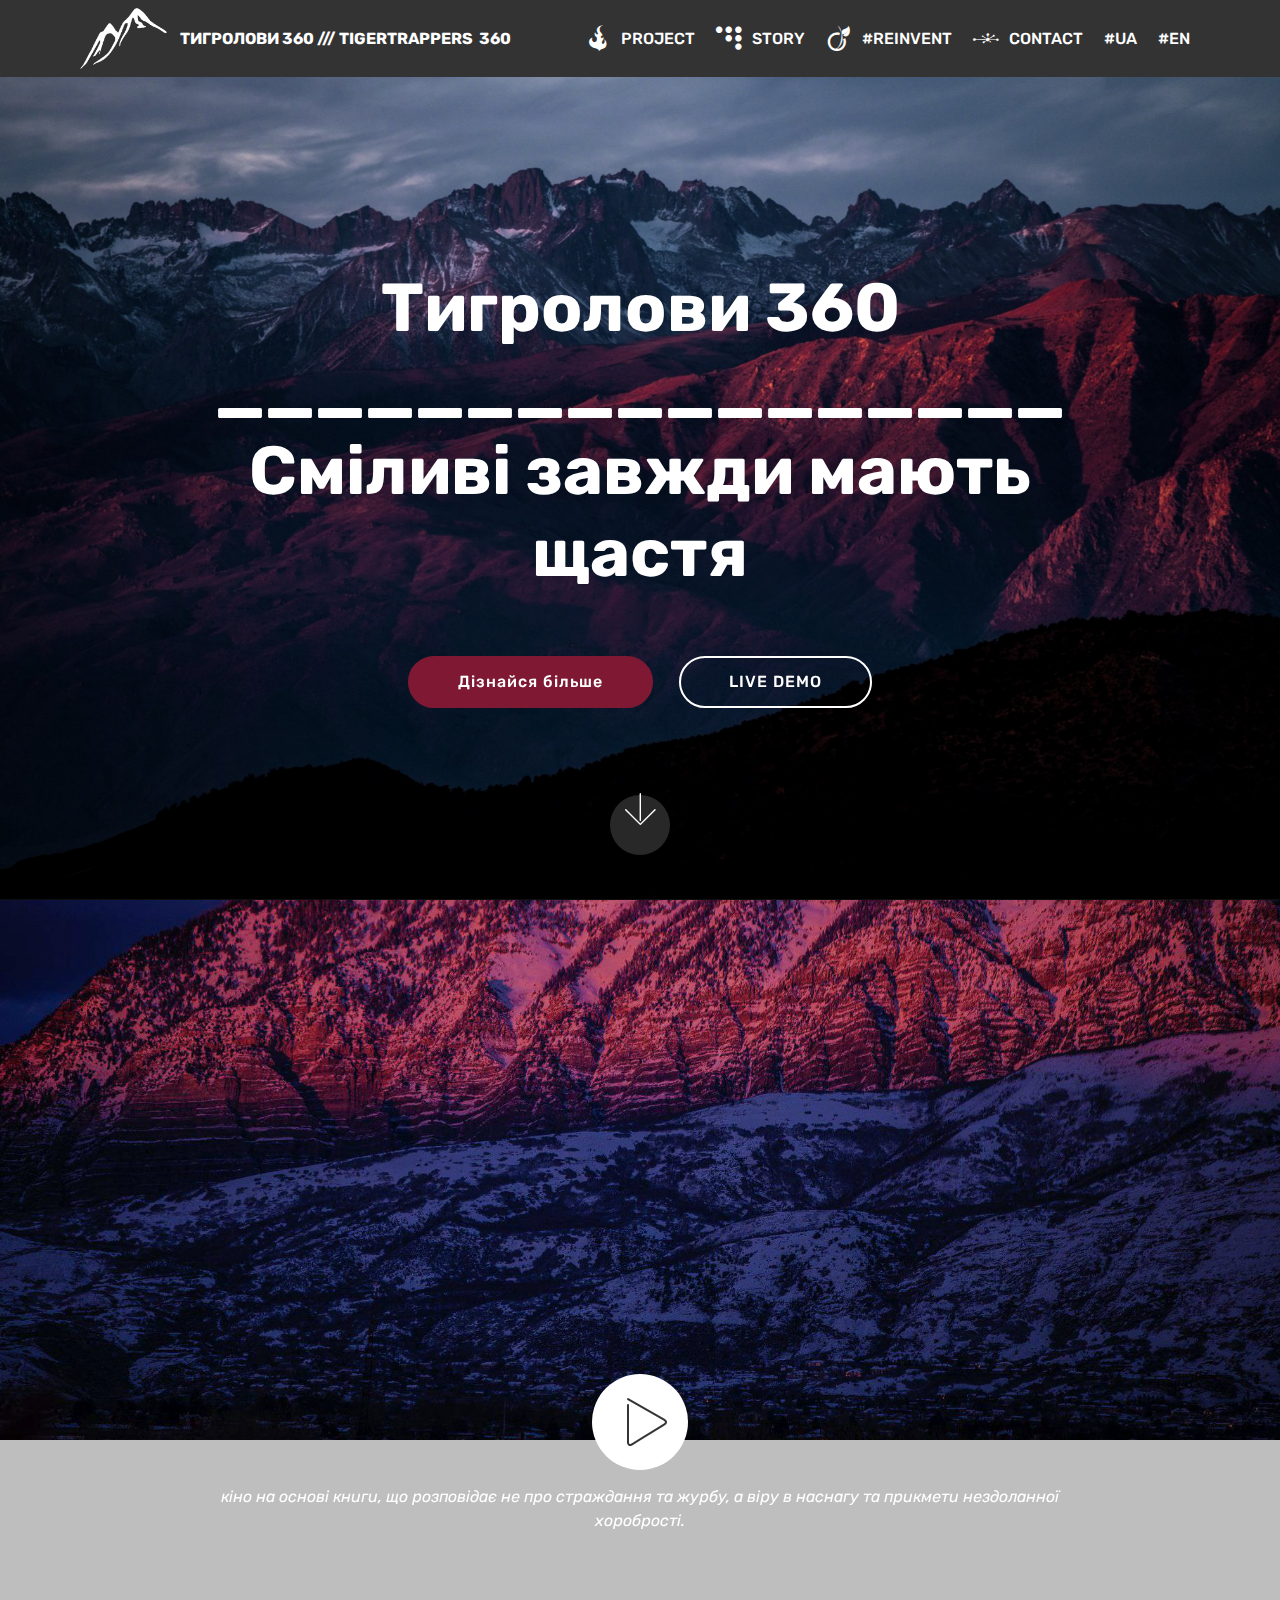
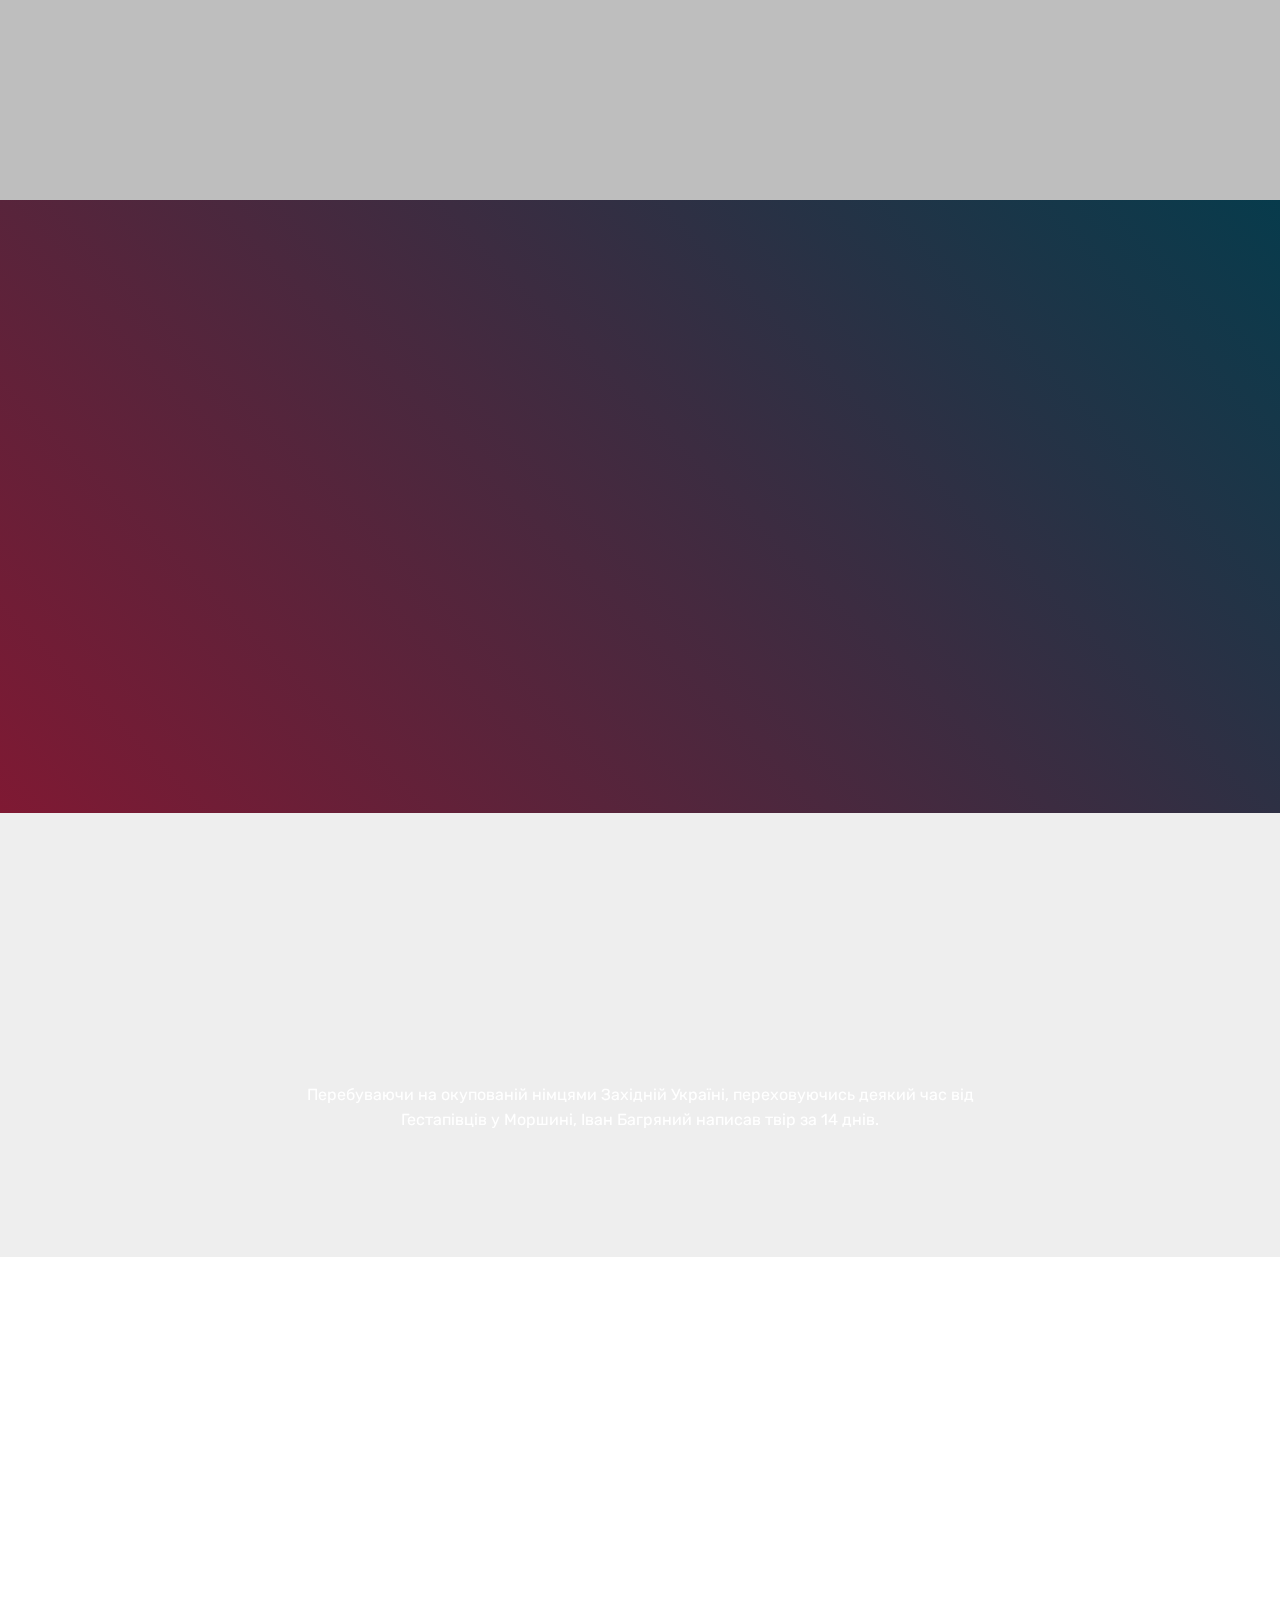
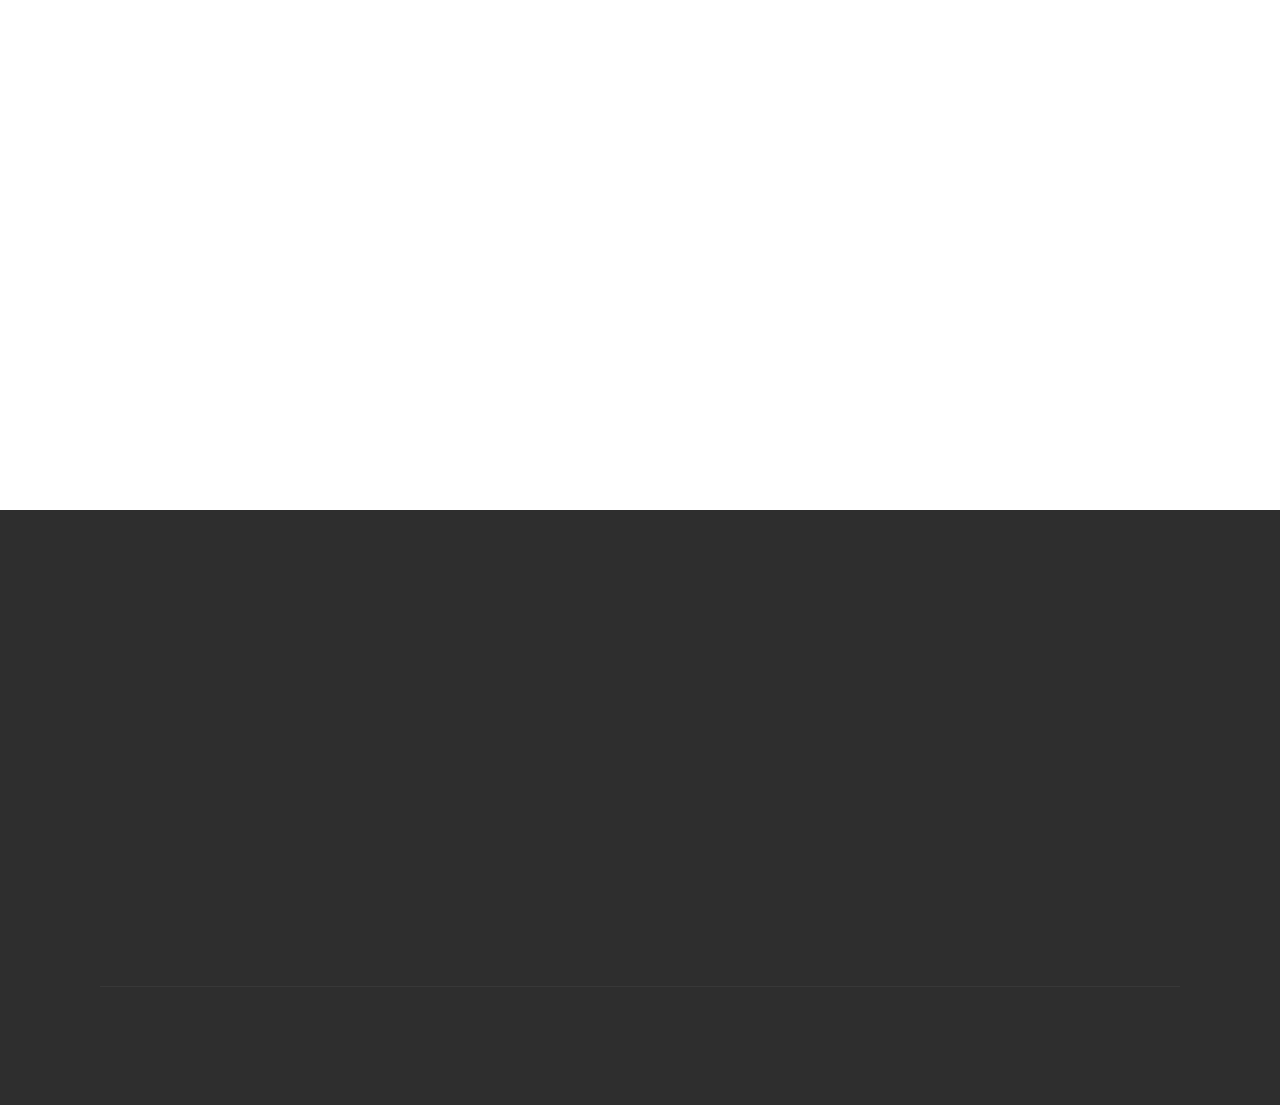
==== index.html @ 63143def "test" ====
<!DOCTYPE html>
<html >
<head>
  <!-- Site made with Mobirise Website Builder v4.5.4, https://mobirise.com -->
  <meta charset="UTF-8">
  <meta http-equiv="X-UA-Compatible" content="IE=edge">
  <meta name="generator" content="Mobirise v4.5.4, mobirise.com">
  <meta name="viewport" content="width=device-width, initial-scale=1, minimum-scale=1">
  <link rel="shortcut icon" href="assets/images/white-mountain-hi-600x420.png" type="image/x-icon">
  <meta name="description" content="Тигроловий, Багряний">
  <title>Тигролови  360</title>
  <link rel="stylesheet" href="assets/web/assets/mobirise-icons/mobirise-icons.css">
  <link rel="stylesheet" href="assets/tether/tether.min.css">
  <link rel="stylesheet" href="assets/bootstrap/css/bootstrap.min.css">
  <link rel="stylesheet" href="assets/bootstrap/css/bootstrap-grid.min.css">
  <link rel="stylesheet" href="assets/bootstrap/css/bootstrap-reboot.min.css">
  <link rel="stylesheet" href="assets/dropdown/css/style.css">
  <link rel="stylesheet" href="assets/socicon/css/styles.css">
  <link rel="stylesheet" href="assets/animatecss/animate.min.css">
  <link rel="stylesheet" href="assets/theme/css/style.css">
  <link rel="stylesheet" href="assets/mobirise/css/mbr-additional.css" type="text/css">
  
  
  
</head>
<body>
<section class="menu cid-qFf2YwfWME" once="menu" id="menu1-11">

    

    <nav class="navbar navbar-expand beta-menu navbar-dropdown align-items-center navbar-fixed-top navbar-toggleable-sm">
        <button class="navbar-toggler navbar-toggler-right" type="button" data-toggle="collapse" data-target="#navbarSupportedContent" aria-controls="navbarSupportedContent" aria-expanded="false" aria-label="Toggle navigation">
            <div class="hamburger">
                <span></span>
                <span></span>
                <span></span>
                <span></span>
            </div>
        </button>
        <div class="menu-logo">
            <div class="navbar-brand">
                <span class="navbar-logo">
                    
                         <img src="assets/images/white-mountain-hi-600x420.png" alt="Mobirise" title="" style="height: 3.8rem;">
                    
                </span>
                <span class="navbar-caption-wrap"><a class="navbar-caption text-white display-4" href="http://tigrolovy.github.io/index.html">ТИГРОЛОВИ 360 /// TIGERTRAPPERS &nbsp;360</a></span>
            </div>
        </div>
        <div class="collapse navbar-collapse" id="navbarSupportedContent">
            <ul class="navbar-nav nav-dropdown nav-right" data-app-modern-menu="true"><li class="nav-item">
                    <a class="nav-link link text-white display-4" href="index.html#header2-12"><span class="socicon socicon-curse mbr-iconfont mbr-iconfont-btn"></span>
                        PROJECT</a>
                </li>
                <li class="nav-item">
                    <a class="nav-link link text-white display-4" href="index.html#header8-13"><span class="socicon socicon-coderwall mbr-iconfont mbr-iconfont-btn"></span>
                        
                        STORY</a>
                </li><li class="nav-item"><a class="nav-link link text-white display-4" href="index.html#header7-14"><span class="socicon socicon-viadeo mbr-iconfont mbr-iconfont-btn"></span>
                        #REINVENT</a></li><li class="nav-item"><a class="nav-link link text-white display-4" href="index.html#footer2-17"><span class="socicon socicon-tripit mbr-iconfont mbr-iconfont-btn"></span>CONTACT</a></li><li class="nav-item dropdown"><a class="nav-link link text-white display-4" href="https://tigrolovy.github.io/" aria-expanded="true">
                        #UA</a></li><li class="nav-item"><a class="nav-link link text-white display-4" href="https://tigrolovy.github.io/en.html" aria-expanded="true">
                        #EN</a></li></ul>
            
        </div>
    </nav>
</section>

<section class="engine"><a href="https://mobirise.co/q">bootstrap slideshow</a></section><section class="cid-qFf2YwPogp mbr-fullscreen mbr-parallax-background" id="header2-12">

    

    

    <div class="container align-center">
        <div class="row justify-content-md-center">
            <div class="mbr-white col-md-10">
                <h1 class="mbr-section-title mbr-bold pb-3 mbr-fonts-style display-1"><div><br></div><div>Тигролови 360<br>_________________</div><div>Сміливі завжди мають щастя</div></h1>
                
                <p class="mbr-text pb-3 mbr-fonts-style display-5"></p>
                <div class="mbr-section-btn"><a class="btn btn-md btn-secondary display-4" href="index.html#header8-13">Дізнайся більше</a>
                    <a class="btn btn-md btn-white-outline display-4" href="https://tigrolovy.github.io/interactive/index.html">LIVE DEMO</a></div>
            </div>
        </div>
    </div>
    <div class="mbr-arrow hidden-sm-down" aria-hidden="true">
        <a href="#next">
            <i class="mbri-down mbr-iconfont"></i>
        </a>
    </div>
</section>

<section class="header8 cid-qFf2YxlfZQ mbr-fullscreen mbr-parallax-background" id="header8-13">

    

    <div class="mbr-overlay" style="opacity: 0.2; background-color: rgb(0, 0, 0);">
    </div>

    <div class="container align-center">
        <div class="row justify-content-md-center">
            <div class="mbr-white col-md-10">
                <h1 class="mbr-section-title align-center py-2 mbr-bold mbr-fonts-style display-1">
                        Історія, що стала реальністю</h1>
                <p class="mbr-text align-center py-2 mbr-fonts-style display-5">
                        «Тигролови» — український художній фільм режисера Ростислава Синька, відзнятий у 1994 році на кіностудії «Укртелефільм».
                </p>
                <div class="mbr-media show-modal align-center py-2" data-modal=".modalWindow">
                         <span class="mbri-play mbr-iconfont"></span>
                </div>
                <div class="icon-description align-center font-italic pb-3 mbr-fonts-style display-7">кіно на основі книги, що розповідає не про страждання та журбу, а віру в наснагу та прикмети нездоланної хоробрості.</div>
                <div class="mbr-section-btn text-center"><a class="btn btn-md btn-secondary display-4" href="index.html#header8-n">ДИВИТИСЬ класичні ТИГРОЛОВИ<br>(необхідно зупинити звуки фону)<br></a></div>
            </div>
        </div>
    </div>
    <div>
        <div class="modalWindow" style="display: none;">
            <div class="modalWindow-container">
                <div class="modalWindow-video-container">
                    <div class="modalWindow-video">
                        <iframe width="100%" height="100%" frameborder="0" allowfullscreen="1" data-src="https://youtu.be/kQ_fGYnWRp8"></iframe>
                    </div>
                    <a class="close" role="button" data-dismiss="modal">
                        <span aria-hidden="true" class="mbri-close mbr-iconfont closeModal"></span>
                        <span class="sr-only">Close</span>
                    </a>
                </div>
            </div>
        </div>
    </div>
</section>

<section class="header7 cid-qFf2Yy0ewR" id="header7-14">

    

    

    <div class="container">
        <div class="media-container-row">

            <div class="media-content align-right">
                <h1 class="mbr-section-title mbr-white pb-3 mbr-fonts-style display-1"><strong>
                    Тигролови 360</strong></h1>
                <div class="mbr-section-text mbr-white pb-3">
                    <p class="mbr-text mbr-fonts-style display-5">Проект, над яким працює група культурних діячів, артистів та експертів заради створення інтерактивної ревіталізації твору Івана Багряного "Тигролови".<br>Інтерактивне кіно, 360 та сторітеллінг майбутнього.</p>
                </div>
                <div class="mbr-section-btn"><a class="btn btn-md btn-primary display-4" href="https://www.facebook.com/tigertrappers360/" target="_blank">Лайк в Facebook</a>
                        <a class="btn btn-md btn-white-outline display-4" href="https://www.facebook.com/tigertrappers360/messages">Пиши команді</a></div>
            </div>

            <div class="mbr-figure" style="width: 100%;"><iframe class="mbr-embedded-video" src="https://www.youtube.com/embed/luG5BjCRB-Y?rel=0&amp;amp;showinfo=0&amp;autoplay=1&amp;loop=1&amp;playlist=luG5BjCRB-Y" width="1280" height="720" frameborder="0" allowfullscreen></iframe></div>

        </div>
    </div>
</section>

<section class="tabs1 cid-qFf2YystfV mbr-parallax-background" id="tabs1-15">

    

    
    <div class="container">
        <h2 class="mbr-white align-center pb-5 mbr-fonts-style mbr-bold display-2">Ревіталізація твору Івана Багряного</h2>
        <div class="media-container-row">
            <div class="col-12 col-md-8">
                <ul class="nav nav-tabs" role="tablist">
                    <li class="nav-item"><a class="nav-link mbr-fonts-style active display-7" role="tab" data-toggle="tab" href="#tabs1-r_tab0" aria-expanded="true">Окупація</a></li>
                    <li class="nav-item"><a class="nav-link mbr-fonts-style active display-7" role="tab" data-toggle="tab" href="#tabs1-r_tab1" aria-expanded="true">
                            Країна</a></li>
                    <li class="nav-item"><a class="nav-link mbr-fonts-style active display-7" role="tab" data-toggle="tab" href="#tabs1-r_tab2" aria-expanded="true">Життя</a></li>
                    
                    
                    
                </ul>
                <div class="tab-content">
                    <div id="tab1" class="tab-pane in active" role="tabpanel">
                        <div class="row">
                            <div class="col-md-12">
                                <p class="mbr-text py-5 mbr-fonts-style display-7">
                                    Перебуваючи на окупованій німцями Західній Україні, переховуючись деякий час від Гестапівців у Моршині, Іван Багряний написав твір за 14 днів.
                                </p>
                            </div>
                        </div>
                    </div>
                    <div id="tab2" class="tab-pane" role="tabpanel">
                        <div class="row">
                            <div class="col-md-12">
                                <p class="mbr-text py-5 mbr-fonts-style display-7"><strong>Мені не треба було нічого вигадувати. Життя товпилося в моїй душі і виривалося, як Ніагара.<br> Країну, про яку я писав, я любив, як свою другу батьківщину, хоч і потрапив у неї невільником... " - казав автор</strong><br></p>
                            </div>
                        </div>
                    </div>
                    <div id="tab3" class="tab-pane" role="tabpanel">
                        <div class="row">
                            <div class="col-md-12">
                                <p class="mbr-text py-5 mbr-fonts-style display-7"><strong>"Я не просто писав, я - жив!<br>І упивався тим життям, повтореним з такою страшною силою, що перевищує силу реальності на багато разів."</strong></p>
                            </div>
                        </div>
                    </div>
                    
                    
                    
                </div>
            </div>
        </div>
    </div>
</section>

<section class="cid-qFf2Yz3u78" id="image2-16">

    

    <figure class="mbr-figure">
        <div class="image-block" style="width: 100%;">
            <img src="assets/images/jumbotron2.jpg" alt="Mobirise" title="">
            <figcaption class="mbr-figure-caption mbr-figure-caption-over">
                <div class="container pb-5 mbr-white align-center mbr-fonts-style display-1"><strong>Знаєш, де справжні Тигролови?</strong></div>
            </figcaption>
        </div>
    </figure>
</section>

<section class="cid-qFf2Yzm8OU" id="footer2-17">

    

    

    <div class="container">
        <div class="media-container-row content mbr-white">
            <div class="col-12 col-md-3 mbr-fonts-style display-7">
                <p class="mbr-text">
                    <strong>Адреса</strong>&nbsp;:<br>
                    <br>Харків<br><br><br>
                    <br><strong>Координатори</strong><br>Gwara Media<br><strong><a href="https://www.facebook.com/prokopenkoserhii" target="_blank">Serhii Prokopenko &nbsp;</a></strong><a href="https://www.facebook.com/prokopenkoserhii" target="_blank"> &nbsp; &nbsp; </a>&nbsp; &nbsp; &nbsp; &nbsp;<br>Product Design/Кураторство<br><br><strong>Coming soon...(welcome)<br></strong>Production Associate<br><br><br></p>
            </div>
            <div class="col-12 col-md-3 mbr-fonts-style display-7">
                <p class="mbr-text"><strong>Перевидання</strong>&nbsp;:<br>
                    <br>Тигролови <a href="https://osnovypublishing.com/tygrolovy/" target="_blank">"Основи"</a><br>Тигролови <a href="http://masterclassbook.com/catalog/451/5002/" target="_blank">"Час Майстрів"</a><br>Тигролови <a href="https://uk.wikipedia.org/wiki/%D0%A2%D0%B8%D0%B3%D1%80%D0%BE%D0%BB%D0%BE%D0%B2%D0%B8" target="_blank">"Вікіпедія"</a><br><br><br>Video Juice Production<br><strong><a href="https://www.facebook.com/mariia.us" target="_blank">Maria Us</a></strong><br>Producer/Кураторство<br><br><strong>Coming soon...(welcome)<br></strong>Communications/Кураторство</p>
            </div>
            <div class="col-12 col-md-6">
                <div class="google-map"><iframe frameborder="0" style="border:0" src="https://www.google.com/maps/embed/v1/place?key=AIzaSyA0Dx_boXQiwvdz8sJHoYeZNVTdoWONYkU&amp;q=place_id:ChIJ32vM2yChJ0ERyRuN0oe6KFU" allowfullscreen=""></iframe></div>
            </div>
        </div>
        <div class="footer-lower">
            <div class="media-container-row">
                <div class="col-sm-12">
                    <hr>
                </div>
            </div>
            <div class="media-container-row mbr-white">
                <div class="col-sm-6 copyright">
                    <p class="mbr-text mbr-fonts-style display-7">
                        © Сміливі завжди мають щастя
                    </p>
                </div>
                <div class="col-md-6">
                    <div class="social-list align-right">
                        <div class="soc-item">
                            <a href="https://www.facebook.com/tigertrappers360/" target="_blank">
                                <span class="mbr-iconfont mbr-iconfont-social socicon-facebook socicon"></span>
                            </a>
                        </div>
                        
                        
                        
                        
                        
                    </div>
                </div>
            </div>
        </div>
    </div>
</section>


  <script src="assets/web/assets/jquery/jquery.min.js"></script>
  <script src="assets/popper/popper.min.js"></script>
  <script src="assets/tether/tether.min.js"></script>
  <script src="assets/bootstrap/js/bootstrap.min.js"></script>
  <script src="assets/smoothscroll/smooth-scroll.js"></script>
  <script src="assets/dropdown/js/script.min.js"></script>
  <script src="assets/viewportchecker/jquery.viewportchecker.js"></script>
  <script src="assets/parallax/jarallax.min.js"></script>
  <script src="assets/playervimeo/vimeo_player.js"></script>
  <script src="assets/mbr-tabs/mbr-tabs.js"></script>
  <script src="assets/touchswipe/jquery.touch-swipe.min.js"></script>
  <script src="assets/theme/js/script.js"></script>
  
  
 <div id="scrollToTop" class="scrollToTop mbr-arrow-up"><a style="text-align: center;"><i></i></a></div>
    <input name="animation" type="hidden">
  </body>
</html>
---- assets/web/assets/mobirise-icons/mobirise-icons.css ----
@font-face {
  font-family: 'MobiriseIcons';
  src:  url('mobirise-icons.eot?spat4u');
  src:  url('mobirise-icons.eot?spat4u#iefix') format('embedded-opentype'),
    url('mobirise-icons.ttf?spat4u') format('truetype'),
    url('mobirise-icons.woff?spat4u') format('woff'),
    url('mobirise-icons.svg?spat4u#MobiriseIcons') format('svg');
  font-weight: normal;
  font-style: normal;
}

[class^="mbri-"], [class*=" mbri-"] {
  /* use !important to prevent issues with browser extensions that change fonts */
  font-family: MobiriseIcons !important;
  speak: none;
  font-style: normal;
  font-weight: normal;
  font-variant: normal;
  text-transform: none;
  line-height: 1;

  /* Better Font Rendering =========== */
  -webkit-font-smoothing: antialiased;
  -moz-osx-font-smoothing: grayscale;
}

.mbri-add-submenu:before {
  content: "\e900";
}
.mbri-alert:before {
  content: "\e901";
}
.mbri-align-center:before {
  content: "\e902";
}
.mbri-align-justify:before {
  content: "\e903";
}
.mbri-align-left:before {
  content: "\e904";
}
.mbri-align-right:before {
  content: "\e905";
}
.mbri-android:before {
  content: "\e906";
}
.mbri-apple:before {
  content: "\e907";
}
.mbri-arrow-down:before {
  content: "\e908";
}
.mbri-arrow-next:before {
  content: "\e909";
}
.mbri-arrow-prev:before {
  content: "\e90a";
}
.mbri-arrow-up:before {
  content: "\e90b";
}
.mbri-bold:before {
  content: "\e90c";
}
.mbri-bookmark:before {
  content: "\e90d";
}
.mbri-bootstrap:before {
  content: "\e90e";
}
.mbri-briefcase:before {
  content: "\e90f";
}
.mbri-browse:before {
  content: "\e910";
}
.mbri-bulleted-list:before {
  content: "\e911";
}
.mbri-calendar:before {
  content: "\e912";
}
.mbri-camera:before {
  content: "\e913";
}
.mbri-cart-add:before {
  content: "\e914";
}
.mbri-cart-full:before {
  content: "\e915";
}
.mbri-cash:before {
  content: "\e916";
}
.mbri-change-style:before {
  content: "\e917";
}
.mbri-chat:before {
  content: "\e918";
}
.mbri-clock:before {
  content: "\e919";
}
.mbri-close:before {
  content: "\e91a";
}
.mbri-cloud:before {
  content: "\e91b";
}
.mbri-code:before {
  content: "\e91c";
}
.mbri-contact-form:before {
  content: "\e91d";
}
.mbri-credit-card:before {
  content: "\e91e";
}
.mbri-cursor-click:before {
  content: "\e91f";
}
.mbri-cust-feedback:before {
  content: "\e920";
}
.mbri-database:before {
  content: "\e921";
}
.mbri-delivery:before {
  content: "\e922";
}
.mbri-desktop:before {
  content: "\e923";
}
.mbri-devices:before {
  content: "\e924";
}
.mbri-down:before {
  content: "\e925";
}
.mbri-download:before {
  content: "\e989";
}
.mbri-drag-n-drop:before {
  content: "\e927";
}
.mbri-drag-n-drop2:before {
  content: "\e928";
}
.mbri-edit:before {
  content: "\e929";
}
.mbri-edit2:before {
  content: "\e92a";
}
.mbri-error:before {
  content: "\e92b";
}
.mbri-extension:before {
  content: "\e92c";
}
.mbri-features:before {
  content: "\e92d";
}
.mbri-file:before {
  content: "\e92e";
}
.mbri-flag:before {
  content: "\e92f";
}
.mbri-folder:before {
  content: "\e930";
}
.mbri-gift:before {
  content: "\e931";
}
.mbri-github:before {
  content: "\e932";
}
.mbri-globe:before {
  content: "\e933";
}
.mbri-globe-2:before {
  content: "\e934";
}
.mbri-growing-chart:before {
  content: "\e935";
}
.mbri-hearth:before {
  content: "\e936";
}
.mbri-help:before {
  content: "\e937";
}
.mbri-home:before {
  content: "\e938";
}
.mbri-hot-cup:before {
  content: "\e939";
}
.mbri-idea:before {
  content: "\e93a";
}
.mbri-image-gallery:before {
  content: "\e93b";
}
.mbri-image-slider:before {
  content: "\e93c";
}
.mbri-info:before {
  content: "\e93d";
}
.mbri-italic:before {
  content: "\e93e";
}
.mbri-key:before {
  content: "\e93f";
}
.mbri-laptop:before {
  content: "\e940";
}
.mbri-layers:before {
  content: "\e941";
}
.mbri-left-right:before {
  content: "\e942";
}
.mbri-left:before {
  content: "\e943";
}
.mbri-letter:before {
  content: "\e944";
}
.mbri-like:before {
  content: "\e945";
}
.mbri-link:before {
  content: "\e946";
}
.mbri-lock:before {
  content: "\e947";
}
.mbri-login:before {
  content: "\e948";
}
.mbri-logout:before {
  content: "\e949";
}
.mbri-magic-stick:before {
  content: "\e94a";
}
.mbri-map-pin:before {
  content: "\e94b";
}
.mbri-menu:before {
  content: "\e94c";
}
.mbri-mobile:before {
  content: "\e94d";
}
.mbri-mobile2:before {
  content: "\e94e";
}
.mbri-mobirise:before {
  content: "\e94f";
}
.mbri-more-horizontal:before {
  content: "\e950";
}
.mbri-more-vertical:before {
  content: "\e951";
}
.mbri-music:before {
  content: "\e952";
}
.mbri-new-file:before {
  content: "\e953";
}
.mbri-numbered-list:before {
  content: "\e954";
}
.mbri-opened-folder:before {
  content: "\e955";
}
.mbri-pages:before {
  content: "\e956";
}
.mbri-paper-plane:before {
  content: "\e957";
}
.mbri-paperclip:before {
  content: "\e958";
}
.mbri-photo:before {
  content: "\e959";
}
.mbri-photos:before {
  content: "\e95a";
}
.mbri-pin:before {
  content: "\e95b";
}
.mbri-play:before {
  content: "\e95c";
}
.mbri-plus:before {
  content: "\e95d";
}
.mbri-preview:before {
  content: "\e95e";
}
.mbri-print:before {
  content: "\e95f";
}
.mbri-protect:before {
  content: "\e960";
}
.mbri-question:before {
  content: "\e961";
}
.mbri-quote-left:before {
  content: "\e962";
}
.mbri-quote-right:before {
  content: "\e963";
}
.mbri-refresh:before {
  content: "\e964";
}
.mbri-responsive:before {
  content: "\e965";
}
.mbri-right:before {
  content: "\e966";
}
.mbri-rocket:before {
  content: "\e967";
}
.mbri-sad-face:before {
  content: "\e968";
}
.mbri-sale:before {
  content: "\e969";
}
.mbri-save:before {
  content: "\e96a";
}
.mbri-search:before {
  content: "\e96b";
}
.mbri-setting:before {
  content: "\e96c";
}
.mbri-setting2:before {
  content: "\e96d";
}
.mbri-setting3:before {
  content: "\e96e";
}
.mbri-share:before {
  content: "\e96f";
}
.mbri-shopping-bag:before {
  content: "\e970";
}
.mbri-shopping-basket:before {
  content: "\e971";
}
.mbri-shopping-cart:before {
  content: "\e972";
}
.mbri-sites:before {
  content: "\e973";
}
.mbri-smile-face:before {
  content: "\e974";
}
.mbri-speed:before {
  content: "\e975";
}
.mbri-star:before {
  content: "\e976";
}
.mbri-success:before {
  content: "\e977";
}
.mbri-sun:before {
  content: "\e978";
}
.mbri-sun2:before {
  content: "\e979";
}
.mbri-tablet:before {
  content: "\e97a";
}
.mbri-tablet-vertical:before {
  content: "\e97b";
}
.mbri-target:before {
  content: "\e97c";
}
.mbri-timer:before {
  content: "\e97d";
}
.mbri-to-ftp:before {
  content: "\e97e";
}
.mbri-to-local-drive:before {
  content: "\e97f";
}
.mbri-touch-swipe:before {
  content: "\e980";
}
.mbri-touch:before {
  content: "\e981";
}
.mbri-trash:before {
  content: "\e982";
}
.mbri-underline:before {
  content: "\e983";
}
.mbri-unlink:before {
  content: "\e984";
}
.mbri-unlock:before {
  content: "\e985";
}
.mbri-up-down:before {
  content: "\e986";
}
.mbri-up:before {
  content: "\e987";
}
.mbri-update:before {
  content: "\e988";
}
.mbri-upload:before {
 content: "\e926"; 
}
.mbri-user:before {
  content: "\e98a";
}
.mbri-user2:before {
  content: "\e98b";
}
.mbri-users:before {
  content: "\e98c";
}
.mbri-video:before {
  content: "\e98d";
}
.mbri-video-play:before {
  content: "\e98e";
}
.mbri-watch:before {
  content: "\e98f";
}
.mbri-website-theme:before {
  content: "\e990";
}
.mbri-wifi:before {
  content: "\e991";
}
.mbri-windows:before {
  content: "\e992";
}
.mbri-zoom-out:before {
  content: "\e993";
}
.mbri-redo:before {
  content: "\e994";
}
.mbri-undo:before {
  content: "\e995";
}
---- assets/dropdown/css/style.css ----
.navbar-dropdown {
  left: 0;
  padding: 0;
  position: absolute;
  right: 0;
  top: 0;
  transition: all 0.45s ease;
  z-index: 1030;
  background: #282828; }
  .navbar-dropdown .navbar-logo {
    margin-right: 0.8rem;
    transition: margin 0.3s ease-in-out;
    vertical-align: middle; }
    .navbar-dropdown .navbar-logo img {
      height: 3.125rem;
      transition: all 0.3s ease-in-out; }
    .navbar-dropdown .navbar-logo.mbr-iconfont {
      font-size: 3.125rem;
      line-height: 3.125rem; }
  .navbar-dropdown .navbar-caption {
    font-weight: 700;
    white-space: normal;
    vertical-align: -4px;
    line-height: 3.125rem !important; }
    .navbar-dropdown .navbar-caption, .navbar-dropdown .navbar-caption:hover {
      color: inherit;
      text-decoration: none; }
  .navbar-dropdown .mbr-iconfont + .navbar-caption {
    vertical-align: -1px; }
  .navbar-dropdown.navbar-fixed-top {
    position: fixed; }
  .navbar-dropdown .navbar-brand span {
    vertical-align: -4px; }
  .navbar-dropdown.bg-color.transparent {
    background: none; }
  .navbar-dropdown.navbar-short .navbar-brand {
    padding: 0.625rem 0; }
    .navbar-dropdown.navbar-short .navbar-brand span {
      vertical-align: -1px; }
  .navbar-dropdown.navbar-short .navbar-caption {
    line-height: 2.375rem !important;
    vertical-align: -2px; }
  .navbar-dropdown.navbar-short .navbar-logo {
    margin-right: 0.5rem; }
    .navbar-dropdown.navbar-short .navbar-logo img {
      height: 2.375rem; }
    .navbar-dropdown.navbar-short .navbar-logo.mbr-iconfont {
      font-size: 2.375rem;
      line-height: 2.375rem; }
  .navbar-dropdown.navbar-short .mbr-table-cell {
    height: 3.625rem; }
  .navbar-dropdown .navbar-close {
    left: 0.6875rem;
    position: fixed;
    top: 0.75rem;
    z-index: 1000; }
  .navbar-dropdown .hamburger-icon {
    content: "";
    display: inline-block;
    vertical-align: middle;
    width: 16px;
    -webkit-box-shadow: 0 -6px 0 1px #282828,0 0 0 1px #282828,0 6px 0 1px #282828;
    -moz-box-shadow: 0 -6px 0 1px #282828,0 0 0 1px #282828,0 6px 0 1px #282828;
    box-shadow: 0 -6px 0 1px #282828,0 0 0 1px #282828,0 6px 0 1px #282828; }

.dropdown-menu .dropdown-toggle[data-toggle="dropdown-submenu"]::after {
  border-bottom: 0.35em solid transparent;
  border-left: 0.35em solid;
  border-right: 0;
  border-top: 0.35em solid transparent;
  margin-left: 0.3rem; }

.dropdown-menu .dropdown-item:focus {
  outline: 0; }

.nav-dropdown {
  font-size: 0.75rem;
  font-weight: 500;
  height: auto !important; }
  .nav-dropdown .nav-btn {
    padding-left: 1rem; }
  .nav-dropdown .link {
    margin: .667em 1.667em;
    font-weight: 500;
    padding: 0;
    transition: color .2s ease-in-out; }
    .nav-dropdown .link.dropdown-toggle {
      margin-right: 2.583em; }
      .nav-dropdown .link.dropdown-toggle::after {
        margin-left: .25rem;
        border-top: 0.35em solid;
        border-right: 0.35em solid transparent;
        border-left: 0.35em solid transparent;
        border-bottom: 0; }
      .nav-dropdown .link.dropdown-toggle[aria-expanded="true"] {
        margin: 0;
        padding: 0.667em 3.263em  0.667em 1.667em; }
  .nav-dropdown .link::after,
  .nav-dropdown .dropdown-item::after {
    color: inherit; }
  .nav-dropdown .btn {
    font-size: 0.75rem;
    font-weight: 700;
    letter-spacing: 0;
    margin-bottom: 0;
    padding-left: 1.25rem;
    padding-right: 1.25rem; }
  .nav-dropdown .dropdown-menu {
    border-radius: 0;
    border: 0;
    left: 0;
    margin: 0;
    padding-bottom: 1.25rem;
    padding-top: 1.25rem;
    position: relative; }
  .nav-dropdown .dropdown-submenu {
    margin-left: 0.125rem;
    top: 0; }
  .nav-dropdown .dropdown-item {
    font-weight: 500;
    line-height: 2;
    padding: 0.3846em 4.615em 0.3846em 1.5385em;
    position: relative;
    transition: color .2s ease-in-out, background-color .2s ease-in-out; }
    .nav-dropdown .dropdown-item::after {
      margin-top: -0.3077em;
      position: absolute;
      right: 1.1538em;
      top: 50%; }
    .nav-dropdown .dropdown-item:focus, .nav-dropdown .dropdown-item:hover {
      background: none; }

@media (max-width: 767px) {
  .nav-dropdown.navbar-toggleable-sm {
    bottom: 0;
    display: none;
    left: 0;
    overflow-x: hidden;
    position: fixed;
    top: 0;
    transform: translateX(-100%);
    -ms-transform: translateX(-100%);
    -webkit-transform: translateX(-100%);
    width: 18.75rem;
    z-index: 999; } }
.nav-dropdown.navbar-toggleable-xl {
  bottom: 0;
  display: none;
  left: 0;
  overflow-x: hidden;
  position: fixed;
  top: 0;
  transform: translateX(-100%);
  -ms-transform: translateX(-100%);
  -webkit-transform: translateX(-100%);
  width: 18.75rem;
  z-index: 999; }

.nav-dropdown-sm {
  display: block !important;
  overflow-x: hidden;
  overflow: auto;
  padding-top: 3.875rem; }
  .nav-dropdown-sm::after {
    content: "";
    display: block;
    height: 3rem;
    width: 100%; }
  .nav-dropdown-sm.collapse.in ~ .navbar-close {
    display: block !important; }
  .nav-dropdown-sm.collapsing, .nav-dropdown-sm.collapse.in {
    transform: translateX(0);
    -ms-transform: translateX(0);
    -webkit-transform: translateX(0);
    transition: all 0.25s ease-out;
    -webkit-transition: all 0.25s ease-out;
    background: #282828; }
  .nav-dropdown-sm.collapsing[aria-expanded="false"] {
    transform: translateX(-100%);
    -ms-transform: translateX(-100%);
    -webkit-transform: translateX(-100%); }
  .nav-dropdown-sm .nav-item {
    display: block;
    margin-left: 0 !important;
    padding-left: 0; }
  .nav-dropdown-sm .link,
  .nav-dropdown-sm .dropdown-item {
    border-top: 1px dotted rgba(255, 255, 255, 0.1);
    font-size: 0.8125rem;
    line-height: 1.6;
    margin: 0 !important;
    padding: 0.875rem 2.4rem 0.875rem 1.5625rem !important;
    position: relative;
    white-space: normal; }
    .nav-dropdown-sm .link:focus, .nav-dropdown-sm .link:hover,
    .nav-dropdown-sm .dropdown-item:focus,
    .nav-dropdown-sm .dropdown-item:hover {
      background: rgba(0, 0, 0, 0.2) !important;
      color: #c0a375; }
  .nav-dropdown-sm .nav-btn {
    position: relative;
    padding: 1.5625rem 1.5625rem 0 1.5625rem; }
    .nav-dropdown-sm .nav-btn::before {
      border-top: 1px dotted rgba(255, 255, 255, 0.1);
      content: "";
      left: 0;
      position: absolute;
      top: 0;
      width: 100%; }
    .nav-dropdown-sm .nav-btn + .nav-btn {
      padding-top: 0.625rem; }
      .nav-dropdown-sm .nav-btn + .nav-btn::before {
        display: none; }
  .nav-dropdown-sm .btn {
    padding: 0.625rem 0; }
  .nav-dropdown-sm .dropdown-toggle[data-toggle="dropdown-submenu"]::after {
    margin-left: .25rem;
    border-top: 0.35em solid;
    border-right: 0.35em solid transparent;
    border-left: 0.35em solid transparent;
    border-bottom: 0; }
  .nav-dropdown-sm .dropdown-toggle[data-toggle="dropdown-submenu"][aria-expanded="true"]::after {
    border-top: 0;
    border-right: 0.35em solid transparent;
    border-left: 0.35em solid transparent;
    border-bottom: 0.35em solid; }
  .nav-dropdown-sm .dropdown-menu {
    margin: 0;
    padding: 0;
    position: relative;
    top: 0;
    left: 0;
    width: 100%;
    border: 0;
    float: none;
    border-radius: 0;
    background: none; }
  .nav-dropdown-sm .dropdown-submenu {
    left: 100%;
    margin-left: 0.125rem;
    margin-top: -1.25rem;
    top: 0; }

.navbar-toggleable-sm .nav-dropdown .dropdown-menu {
  position: absolute; }

.navbar-toggleable-sm .nav-dropdown .dropdown-submenu {
  left: 100%;
  margin-left: 0.125rem;
  margin-top: -1.25rem;
  top: 0; }

.navbar-toggleable-sm.opened .nav-dropdown .dropdown-menu {
  position: relative; }

.navbar-toggleable-sm.opened .nav-dropdown .dropdown-submenu {
  left: 0;
  margin-left: 00rem;
  margin-top: 0rem;
  top: 0; }

.is-builder .nav-dropdown.collapsing {
  transition: none !important; }

/*# sourceMappingURL=style.css.map */
---- assets/socicon/css/styles.css ----
@charset "UTF-8";

@font-face {
  font-family: "socicon";
  src:url("../fonts/socicon.eot");
  src:url("../fonts/socicon.eot?#iefix") format("embedded-opentype"),
    url("../fonts/socicon.woff") format("woff"),
    url("../fonts/socicon.ttf") format("truetype"),
    url("../fonts/socicon.svg#socicon") format("svg");
  font-weight: normal;
  font-style: normal;

}

[data-icon]:before {
  font-family: "socicon" !important;
  content: attr(data-icon);
  font-style: normal !important;
  font-weight: normal !important;
  font-variant: normal !important;
  text-transform: none !important;
  speak: none;
  line-height: 1;
  -webkit-font-smoothing: antialiased;
  -moz-osx-font-smoothing: grayscale;
}

[class^="socicon-"]:before,
[class*=" socicon-"]:before {
  font-family: "socicon" !important;
  font-style: normal !important;
  font-weight: normal !important;
  font-variant: normal !important;
  text-transform: none !important;
  speak: none;
  line-height: 1;
  -webkit-font-smoothing: antialiased;
  -moz-osx-font-smoothing: grayscale;
}

.socicon-modelmayhem:before {
  content: "\e000";
}
.socicon-mixcloud:before {
  content: "\e001";
}
.socicon-drupal:before {
  content: "\e002";
}
.socicon-swarm:before {
  content: "\e003";
}
.socicon-istock:before {
  content: "\e004";
}
.socicon-yammer:before {
  content: "\e005";
}
.socicon-ello:before {
  content: "\e006";
}
.socicon-stackoverflow:before {
  content: "\e007";
}
.socicon-persona:before {
  content: "\e008";
}
.socicon-triplej:before {
  content: "\e009";
}
.socicon-houzz:before {
  content: "\e00a";
}
.socicon-rss:before {
  content: "\e00b";
}
.socicon-paypal:before {
  content: "\e00c";
}
.socicon-odnoklassniki:before {
  content: "\e00d";
}
.socicon-airbnb:before {
  content: "\e00e";
}
.socicon-periscope:before {
  content: "\e00f";
}
.socicon-outlook:before {
  content: "\e010";
}
.socicon-coderwall:before {
  content: "\e011";
}
.socicon-tripadvisor:before {
  content: "\e012";
}
.socicon-appnet:before {
  content: "\e013";
}
.socicon-goodreads:before {
  content: "\e014";
}
.socicon-tripit:before {
  content: "\e015";
}
.socicon-lanyrd:before {
  content: "\e016";
}
.socicon-slideshare:before {
  content: "\e017";
}
.socicon-buffer:before {
  content: "\e018";
}
.socicon-disqus:before {
  content: "\e019";
}
.socicon-vkontakte:before {
  content: "\e01a";
}
.socicon-whatsapp:before {
  content: "\e01b";
}
.socicon-patreon:before {
  content: "\e01c";
}
.socicon-storehouse:before {
  content: "\e01d";
}
.socicon-pocket:before {
  content: "\e01e";
}
.socicon-mail:before {
  content: "\e01f";
}
.socicon-blogger:before {
  content: "\e020";
}
.socicon-technorati:before {
  content: "\e021";
}
.socicon-reddit:before {
  content: "\e022";
}
.socicon-dribbble:before {
  content: "\e023";
}
.socicon-stumbleupon:before {
  content: "\e024";
}
.socicon-digg:before {
  content: "\e025";
}
.socicon-envato:before {
  content: "\e026";
}
.socicon-behance:before {
  content: "\e027";
}
.socicon-delicious:before {
  content: "\e028";
}
.socicon-deviantart:before {
  content: "\e029";
}
.socicon-forrst:before {
  content: "\e02a";
}
.socicon-play:before {
  content: "\e02b";
}
.socicon-zerply:before {
  content: "\e02c";
}
.socicon-wikipedia:before {
  content: "\e02d";
}
.socicon-apple:before {
  content: "\e02e";
}
.socicon-flattr:before {
  content: "\e02f";
}
.socicon-github:before {
  content: "\e030";
}
.socicon-renren:before {
  content: "\e031";
}
.socicon-friendfeed:before {
  content: "\e032";
}
.socicon-newsvine:before {
  content: "\e033";
}
.socicon-identica:before {
  content: "\e034";
}
.socicon-bebo:before {
  content: "\e035";
}
.socicon-zynga:before {
  content: "\e036";
}
.socicon-steam:before {
  content: "\e037";
}
.socicon-xbox:before {
  content: "\e038";
}
.socicon-windows:before {
  content: "\e039";
}
.socicon-qq:before {
  content: "\e03a";
}
.socicon-douban:before {
  content: "\e03b";
}
.socicon-meetup:before {
  content: "\e03c";
}
.socicon-playstation:before {
  content: "\e03d";
}
.socicon-android:before {
  content: "\e03e";
}
.socicon-snapchat:before {
  content: "\e03f";
}
.socicon-twitter:before {
  content: "\e040";
}
.socicon-facebook:before {
  content: "\e041";
}
.socicon-googleplus:before {
  content: "\e042";
}
.socicon-pinterest:before {
  content: "\e043";
}
.socicon-foursquare:before {
  content: "\e044";
}
.socicon-yahoo:before {
  content: "\e045";
}
.socicon-skype:before {
  content: "\e046";
}
.socicon-yelp:before {
  content: "\e047";
}
.socicon-feedburner:before {
  content: "\e048";
}
.socicon-linkedin:before {
  content: "\e049";
}
.socicon-viadeo:before {
  content: "\e04a";
}
.socicon-xing:before {
  content: "\e04b";
}
.socicon-myspace:before {
  content: "\e04c";
}
.socicon-soundcloud:before {
  content: "\e04d";
}
.socicon-spotify:before {
  content: "\e04e";
}
.socicon-grooveshark:before {
  content: "\e04f";
}
.socicon-lastfm:before {
  content: "\e050";
}
.socicon-youtube:before {
  content: "\e051";
}
.socicon-vimeo:before {
  content: "\e052";
}
.socicon-dailymotion:before {
  content: "\e053";
}
.socicon-vine:before {
  content: "\e054";
}
.socicon-flickr:before {
  content: "\e055";
}
.socicon-500px:before {
  content: "\e056";
}
.socicon-wordpress:before {
  content: "\e058";
}
.socicon-tumblr:before {
  content: "\e059";
}
.socicon-twitch:before {
  content: "\e05a";
}
.socicon-8tracks:before {
  content: "\e05b";
}
.socicon-amazon:before {
  content: "\e05c";
}
.socicon-icq:before {
  content: "\e05d";
}
.socicon-smugmug:before {
  content: "\e05e";
}
.socicon-ravelry:before {
  content: "\e05f";
}
.socicon-weibo:before {
  content: "\e060";
}
.socicon-baidu:before {
  content: "\e061";
}
.socicon-angellist:before {
  content: "\e062";
}
.socicon-ebay:before {
  content: "\e063";
}
.socicon-imdb:before {
  content: "\e064";
}
.socicon-stayfriends:before {
  content: "\e065";
}
.socicon-residentadvisor:before {
  content: "\e066";
}
.socicon-google:before {
  content: "\e067";
}
.socicon-yandex:before {
  content: "\e068";
}
.socicon-sharethis:before {
  content: "\e069";
}
.socicon-bandcamp:before {
  content: "\e06a";
}
.socicon-itunes:before {
  content: "\e06b";
}
.socicon-deezer:before {
  content: "\e06c";
}
.socicon-telegram:before {
  content: "\e06e";
}
.socicon-openid:before {
  content: "\e06f";
}
.socicon-amplement:before {
  content: "\e070";
}
.socicon-viber:before {
  content: "\e071";
}
.socicon-zomato:before {
  content: "\e072";
}
.socicon-draugiem:before {
  content: "\e074";
}
.socicon-endomodo:before {
  content: "\e075";
}
.socicon-filmweb:before {
  content: "\e076";
}
.socicon-stackexchange:before {
  content: "\e077";
}
.socicon-wykop:before {
  content: "\e078";
}
.socicon-teamspeak:before {
  content: "\e079";
}
.socicon-teamviewer:before {
  content: "\e07a";
}
.socicon-ventrilo:before {
  content: "\e07b";
}
.socicon-younow:before {
  content: "\e07c";
}
.socicon-raidcall:before {
  content: "\e07d";
}
.socicon-mumble:before {
  content: "\e07e";
}
.socicon-medium:before {
  content: "\e06d";
}
.socicon-bebee:before {
  content: "\e07f";
}
.socicon-hitbox:before {
  content: "\e080";
}
.socicon-reverbnation:before {
  content: "\e081";
}
.socicon-formulr:before {
  content: "\e082";
}
.socicon-instagram:before {
  content: "\e057";
}
.socicon-battlenet:before {
  content: "\e083";
}
.socicon-chrome:before {
  content: "\e084";
}
.socicon-discord:before {
  content: "\e086";
}
.socicon-issuu:before {
  content: "\e087";
}
.socicon-macos:before {
  content: "\e088";
}
.socicon-firefox:before {
  content: "\e089";
}
.socicon-opera:before {
  content: "\e08d";
}
.socicon-keybase:before {
  content: "\e090";
}
.socicon-alliance:before {
  content: "\e091";
}
.socicon-livejournal:before {
  content: "\e092";
}
.socicon-googlephotos:before {
  content: "\e093";
}
.socicon-horde:before {
  content: "\e094";
}
.socicon-etsy:before {
  content: "\e095";
}
.socicon-zapier:before {
  content: "\e096";
}
.socicon-google-scholar:before {
  content: "\e097";
}
.socicon-researchgate:before {
  content: "\e098";
}
.socicon-wechat:before {
  content: "\e099";
}
.socicon-strava:before {
  content: "\e09a";
}
.socicon-line:before {
  content: "\e09b";
}
.socicon-lyft:before {
  content: "\e09c";
}
.socicon-uber:before {
  content: "\e09d";
}
.socicon-songkick:before {
  content: "\e09e";
}
.socicon-viewbug:before {
  content: "\e09f";
}
.socicon-googlegroups:before {
  content: "\e0a0";
}
.socicon-quora:before {
  content: "\e073";
}
.socicon-diablo:before {
  content: "\e085";
}
.socicon-blizzard:before {
  content: "\e0a1";
}
.socicon-hearthstone:before {
  content: "\e08b";
}
.socicon-heroes:before {
  content: "\e08a";
}
.socicon-overwatch:before {
  content: "\e08c";
}
.socicon-warcraft:before {
  content: "\e08e";
}
.socicon-starcraft:before {
  content: "\e08f";
}
.socicon-beam:before {
  content: "\e0a2";
}
.socicon-curse:before {
  content: "\e0a3";
}
.socicon-player:before {
  content: "\e0a4";
}
.socicon-streamjar:before {
  content: "\e0a5";
}
.socicon-nintendo:before {
  content: "\e0a6";
}
.socicon-hellocoton:before {
  content: "\e0a7";
}
---- assets/theme/css/style.css ----
/*!
 * Mobirise v4 theme (https://mobirise.com/)
 * Copyright 2017 Mobirise
 */
section {
  background-color: #eeeeee; }

section,
.container,
.container-fluid {
  position: relative;
  word-wrap: break-word; }

a.mbr-iconfont:hover {
  text-decoration: none; }

.article .lead p, .article .lead ul, .article .lead ol, .article .lead pre, .article .lead blockquote {
  margin-bottom: 0; }

a {
  font-style: normal;
  font-weight: 400;
  cursor: pointer; }
  a, a:hover {
    text-decoration: none; }

figure {
  margin-bottom: 0; }

body {
  color: #232323; }

h1, h2, h3, h4, h5, h6,
.h1, .h2, .h3, .h4, .h5, .h6,
.display-1, .display-2, .display-3, .display-4 {
  line-height: 1;
  word-break: break-word;
  word-wrap: break-word; }

b, strong {
  font-weight: bold; }

blockquote {
  padding: 10px 0 10px 20px;
  position: relative;
  border-left: 2px solid;
  border-color: #ff3366; }

input:-webkit-autofill, input:-webkit-autofill:hover, input:-webkit-autofill:focus, input:-webkit-autofill:active {
  transition-delay: 9999s;
  transition-property: background-color, color; }

textarea[type="hidden"] {
  display: none; }

body {
  position: relative; }

section {
  background-position: 50% 50%;
  background-repeat: no-repeat;
  background-size: cover; }
  section .mbr-background-video,
  section .mbr-background-video-preview {
    position: absolute;
    bottom: 0;
    left: 0;
    right: 0;
    top: 0; }

.hidden {
  visibility: hidden; }

.mbr-z-index20 {
  z-index: 20; }

/*! Base colors */
.mbr-white {
  color: #ffffff; }

.mbr-black {
  color: #000000; }

.mbr-bg-white {
  background-color: #ffffff; }

.mbr-bg-black {
  background-color: #000000; }

/*! Text-aligns */
.align-left {
  text-align: left; }

.align-center {
  text-align: center; }

.align-right {
  text-align: right; }

@media (max-width: 767px) {
  .align-left, .align-center, .align-right, .mbr-section-btn, .mbr-section-title {
    text-align: center; } }
/*! Font-weight  */
.mbr-light {
  font-weight: 300; }

.mbr-regular {
  font-weight: 400; }

.mbr-semibold {
  font-weight: 500; }

.mbr-bold {
  font-weight: 700; }

/*! Media  */
.media-size-item {
  -webkit-flex: 1 1 auto;
  -moz-flex: 1 1 auto;
  -ms-flex: 1 1 auto;
  -o-flex: 1 1 auto;
  flex: 1 1 auto; }

.media-content {
  -webkit-flex-basis: 100%;
  flex-basis: 100%; }

.media-container-row {
  display: -ms-flexbox;
  display: -webkit-flex;
  display: flex;
  -webkit-flex-direction: row;
  -ms-flex-direction: row;
  flex-direction: row;
  -webkit-flex-wrap: wrap;
  -ms-flex-wrap: wrap;
  flex-wrap: wrap;
  -webkit-justify-content: center;
  -ms-flex-pack: center;
  justify-content: center;
  -webkit-align-content: center;
  -ms-flex-line-pack: center;
  align-content: center;
  -webkit-align-items: start;
  -ms-flex-align: start;
  align-items: start; }
  .media-container-row .media-size-item {
    width: 400px; }

.media-container-column {
  display: -ms-flexbox;
  display: -webkit-flex;
  display: flex;
  -webkit-flex-direction: column;
  -ms-flex-direction: column;
  flex-direction: column;
  -webkit-flex-wrap: wrap;
  -ms-flex-wrap: wrap;
  flex-wrap: wrap;
  -webkit-justify-content: center;
  -ms-flex-pack: center;
  justify-content: center;
  -webkit-align-content: center;
  -ms-flex-line-pack: center;
  align-content: center;
  -webkit-align-items: stretch;
  -ms-flex-align: stretch;
  align-items: stretch; }
  .media-container-column > * {
    width: 100%; }

@media (min-width: 992px) {
  .media-container-row {
    -webkit-flex-wrap: nowrap;
    -ms-flex-wrap: nowrap;
    flex-wrap: nowrap; } }
figure {
  overflow: hidden; }

figure[mbr-media-size] {
  transition: width 0.1s; }

.mbr-figure img, .mbr-figure iframe {
  display: block;
  width: 100%; }

.card {
  background-color: transparent;
  border: none; }

.card-img {
  text-align: center;
  flex-shrink: 0; }

.media {
  max-width: 100%;
  margin: 0 auto; }

.mbr-figure {
  -ms-flex-item-align: center;
  -ms-grid-row-align: center;
  -webkit-align-self: center;
  align-self: center; }

.media-container > div {
  max-width: 100%; }

.mbr-figure img, .card-img img {
  width: 100%; }

@media (max-width: 991px) {
  .media-size-item {
    width: auto !important; }

  .media {
    width: auto; }

  .mbr-figure {
    width: 100% !important; } }
/*! Buttons */
.mbr-section-btn {
  margin-left: -.25rem;
  margin-right: -.25rem;
  font-size: 0; }

nav .mbr-section-btn {
  margin-left: 0rem;
  margin-right: 0rem; }

/*! Btn icon margin */
.btn .mbr-iconfont, .btn.btn-sm .mbr-iconfont {
  cursor: pointer;
  margin-right: 0.5rem; }

.btn.btn-md .mbr-iconfont, .btn.btn-md .mbr-iconfont {
  margin-right: 0.8rem; }

.mbr-regular {
  font-weight: 400; }

.mbr-semibold {
  font-weight: 500; }

.mbr-bold {
  font-weight: 700; }

[type="submit"] {
  -webkit-appearance: none; }

/*! Full-screen */
.mbr-fullscreen .mbr-overlay {
  min-height: 100vh; }

.mbr-fullscreen {
  display: flex;
  display: -webkit-flex;
  display: -moz-flex;
  display: -ms-flex;
  display: -o-flex;
  align-items: center;
  -webkit-align-items: center;
  min-height: 100vh;
  padding-top: 3rem;
  padding-bottom: 3rem; }

/*! Map */
.map {
  height: 25rem;
  position: relative; }
  .map iframe {
    width: 100%;
    height: 100%; }

/* Form */
.form-asterisk {
  font-family: initial;
  position: absolute;
  top: -2px;
  font-weight: normal; }

/*! Scroll to top arrow */
.mbr-arrow-up {
  bottom: 25px;
  right: 90px;
  position: fixed;
  text-align: right;
  z-index: 5000;
  color: #ffffff;
  font-size: 32px;
  transform: rotate(180deg);
  -webkit-transform: rotate(180deg); }

.mbr-arrow-up a {
  background: rgba(0, 0, 0, 0.2);
  border-radius: 3px;
  color: #fff;
  display: inline-block;
  height: 60px;
  width: 60px;
  outline-style: none !important;
  position: relative;
  text-decoration: none;
  transition: all .3s ease-in-out;
  cursor: pointer;
  text-align: center; }
  .mbr-arrow-up a:hover {
    background-color: rgba(0, 0, 0, 0.4); }
  .mbr-arrow-up a i {
    line-height: 60px; }

.mbr-arrow-up-icon {
  display: block;
  color: #fff; }

.mbr-arrow-up-icon::before {
  content: "\203a";
  display: inline-block;
  font-family: serif;
  font-size: 32px;
  line-height: 1;
  font-style: normal;
  position: relative;
  top: 6px;
  left: -4px;
  -webkit-transform: rotate(-90deg);
  transform: rotate(-90deg); }

/*! Arrow Down */
.mbr-arrow {
  position: absolute;
  bottom: 45px;
  left: 50%;
  width: 60px;
  height: 60px;
  cursor: pointer;
  background-color: rgba(80, 80, 80, 0.5);
  border-radius: 50%;
  -webkit-transform: translateX(-50%);
  transform: translateX(-50%); }
  .mbr-arrow > a {
    display: inline-block;
    text-decoration: none;
    outline-style: none;
    -webkit-animation: arrowdown 1.7s ease-in-out infinite;
    animation: arrowdown 1.7s ease-in-out infinite; }
    .mbr-arrow > a > i {
      position: absolute;
      top: -2px;
      left: 15px;
      font-size: 2rem; }

@keyframes arrowdown {
  0% {
    transform: translateY(0px);
    -webkit-transform: translateY(0px); }
  50% {
    transform: translateY(-5px);
    -webkit-transform: translateY(-5px); }
  100% {
    transform: translateY(0px);
    -webkit-transform: translateY(0px); } }
@-webkit-keyframes arrowdown {
  0% {
    transform: translateY(0px);
    -webkit-transform: translateY(0px); }
  50% {
    transform: translateY(-5px);
    -webkit-transform: translateY(-5px); }
  100% {
    transform: translateY(0px);
    -webkit-transform: translateY(0px); } }
@media (max-width: 500px) {
  .mbr-arrow-up {
    left: 50%;
    right: auto;
    transform: translateX(-50%) rotate(180deg);
    -webkit-transform: translateX(-50%) rotate(180deg); } }
/*Gradients animation*/
@keyframes gradient-animation {
  from {
    background-position: 0% 100%;
    animation-timing-function: ease-in-out; }
  to {
    background-position: 100% 0%;
    animation-timing-function: ease-in-out; } }
@-webkit-keyframes gradient-animation {
  from {
    background-position: 0% 100%;
    animation-timing-function: ease-in-out; }
  to {
    background-position: 100% 0%;
    animation-timing-function: ease-in-out; } }
.bg-gradient {
  background-size: 200% 200%;
  animation: gradient-animation 5s infinite alternate;
  -webkit-animation: gradient-animation 5s infinite alternate; }

.menu .navbar-brand {
  display: -webkit-flex; }
  .menu .navbar-brand span {
    display: flex;
    display: -webkit-flex; }
  .menu .navbar-brand .navbar-caption-wrap {
    display: -webkit-flex; }
  .menu .navbar-brand .navbar-logo img {
    display: -webkit-flex; }
@media (min-width: 768px) and (max-width: 991px) {
  .menu .navbar-toggleable-sm .navbar-nav {
    display: -webkit-box;
    display: -webkit-flex;
    display: -ms-flexbox; } }
@media (min-width: 992px) {
  .menu .navbar-nav.nav-dropdown {
    display: -webkit-flex; }
  .menu .navbar-toggleable-sm .navbar-collapse {
    display: -webkit-flex !important; } }

/*# sourceMappingURL=style.css.map */
.engine {
	position: absolute;
	text-indent: -2400px;
	text-align: center;
	padding: 0;
	top: 0;
	left: -2400px;
}
---- assets/mobirise/css/mbr-additional.css ----
@import url(https://fonts.googleapis.com/css?family=Rubik:300,300i,400,400i,500,500i,700,700i,900,900i);





body {
  font-style: normal;
  line-height: 1.5;
}
.mbr-section-title {
  font-style: normal;
  line-height: 1.2;
}
.mbr-section-subtitle {
  line-height: 1.3;
}
.mbr-text {
  font-style: normal;
  line-height: 1.6;
}
.display-1 {
  font-family: 'Rubik', sans-serif;
  font-size: 4.25rem;
}
.display-1 > .mbr-iconfont {
  font-size: 6.8rem;
}
.display-2 {
  font-family: 'Rubik', sans-serif;
  font-size: 3rem;
}
.display-2 > .mbr-iconfont {
  font-size: 4.8rem;
}
.display-4 {
  font-family: 'Rubik', sans-serif;
  font-size: 1rem;
}
.display-4 > .mbr-iconfont {
  font-size: 1.6rem;
}
.display-5 {
  font-family: 'Rubik', sans-serif;
  font-size: 1.5rem;
}
.display-5 > .mbr-iconfont {
  font-size: 2.4rem;
}
.display-7 {
  font-family: 'Rubik', sans-serif;
  font-size: 1rem;
}
.display-7 > .mbr-iconfont {
  font-size: 1.6rem;
}
/* ---- Fluid typography for mobile devices ---- */
/* 1.4 - font scale ratio ( bootstrap == 1.42857 ) */
/* 100vw - current viewport width */
/* (48 - 20)  48 == 48rem == 768px, 20 == 20rem == 320px(minimal supported viewport) */
/* 0.65 - min scale variable, may vary */
@media (max-width: 768px) {
  .display-1 {
    font-size: 3.4rem;
    font-size: calc( 2.1374999999999997rem + (4.25 - 2.1374999999999997) * ((100vw - 20rem) / (48 - 20)));
    line-height: calc( 1.4 * (2.1374999999999997rem + (4.25 - 2.1374999999999997) * ((100vw - 20rem) / (48 - 20))));
  }
  .display-2 {
    font-size: 2.4rem;
    font-size: calc( 1.7rem + (3 - 1.7) * ((100vw - 20rem) / (48 - 20)));
    line-height: calc( 1.4 * (1.7rem + (3 - 1.7) * ((100vw - 20rem) / (48 - 20))));
  }
  .display-4 {
    font-size: 0.8rem;
    font-size: calc( 1rem + (1 - 1) * ((100vw - 20rem) / (48 - 20)));
    line-height: calc( 1.4 * (1rem + (1 - 1) * ((100vw - 20rem) / (48 - 20))));
  }
  .display-5 {
    font-size: 1.2rem;
    font-size: calc( 1.175rem + (1.5 - 1.175) * ((100vw - 20rem) / (48 - 20)));
    line-height: calc( 1.4 * (1.175rem + (1.5 - 1.175) * ((100vw - 20rem) / (48 - 20))));
  }
}
/* Buttons */
.btn {
  font-weight: 500;
  border-width: 2px;
  font-style: normal;
  letter-spacing: 1px;
  margin: .4rem .8rem;
  white-space: normal;
  -webkit-transition: all 0.3s ease-in-out;
  -moz-transition: all 0.3s ease-in-out;
  transition: all 0.3s ease-in-out;
  padding: 1rem 3rem;
  border-radius: 3px;
  display: inline-flex;
  align-items: center;
  justify-content: center;
  word-break: break-word;
}
.btn-sm {
  font-weight: 500;
  letter-spacing: 1px;
  -webkit-transition: all 0.3s ease-in-out;
  -moz-transition: all 0.3s ease-in-out;
  transition: all 0.3s ease-in-out;
  padding: 0.6rem 1.5rem;
  border-radius: 3px;
}
.btn-md {
  font-weight: 500;
  letter-spacing: 1px;
  margin: .4rem .8rem !important;
  -webkit-transition: all 0.3s ease-in-out;
  -moz-transition: all 0.3s ease-in-out;
  transition: all 0.3s ease-in-out;
  padding: 1rem 3rem;
  border-radius: 3px;
}
.btn-lg {
  font-weight: 500;
  letter-spacing: 1px;
  margin: .4rem .8rem !important;
  -webkit-transition: all 0.3s ease-in-out;
  -moz-transition: all 0.3s ease-in-out;
  transition: all 0.3s ease-in-out;
  padding: 1.2rem 3.2rem;
  border-radius: 3px;
}
.bg-primary {
  background-color: #149dcc !important;
}
.bg-success {
  background-color: #f7ed4a !important;
}
.bg-info {
  background-color: #82786e !important;
}
.bg-warning {
  background-color: #879a9f !important;
}
.bg-danger {
  background-color: #b1a374 !important;
}
.btn-primary,
.btn-primary:active {
  background-color: #149dcc;
  border-color: #149dcc;
  color: #ffffff;
}
.btn-primary:hover,
.btn-primary:focus,
.btn-primary.focus,
.btn-primary.active {
  color: #ffffff;
  background-color: #0d6786;
  border-color: #0d6786;
}
.btn-primary.disabled,
.btn-primary:disabled {
  color: #ffffff !important;
  background-color: #0d6786 !important;
  border-color: #0d6786 !important;
}
.btn-secondary,
.btn-secondary:active {
  background-color: #7f1933;
  border-color: #7f1933;
  color: #ffffff;
}
.btn-secondary:hover,
.btn-secondary:focus,
.btn-secondary.focus,
.btn-secondary.active {
  color: #ffffff;
  background-color: #3f0c19;
  border-color: #3f0c19;
}
.btn-secondary.disabled,
.btn-secondary:disabled {
  color: #ffffff !important;
  background-color: #3f0c19 !important;
  border-color: #3f0c19 !important;
}
.btn-info,
.btn-info:active {
  background-color: #82786e;
  border-color: #82786e;
  color: #ffffff;
}
.btn-info:hover,
.btn-info:focus,
.btn-info.focus,
.btn-info.active {
  color: #ffffff;
  background-color: #59524b;
  border-color: #59524b;
}
.btn-info.disabled,
.btn-info:disabled {
  color: #ffffff !important;
  background-color: #59524b !important;
  border-color: #59524b !important;
}
.btn-success,
.btn-success:active {
  background-color: #f7ed4a;
  border-color: #f7ed4a;
  color: #3f3c03;
}
.btn-success:hover,
.btn-success:focus,
.btn-success.focus,
.btn-success.active {
  color: #3f3c03;
  background-color: #eadd0a;
  border-color: #eadd0a;
}
.btn-success.disabled,
.btn-success:disabled {
  color: #3f3c03 !important;
  background-color: #eadd0a !important;
  border-color: #eadd0a !important;
}
.btn-warning,
.btn-warning:active {
  background-color: #879a9f;
  border-color: #879a9f;
  color: #ffffff;
}
.btn-warning:hover,
.btn-warning:focus,
.btn-warning.focus,
.btn-warning.active {
  color: #ffffff;
  background-color: #617479;
  border-color: #617479;
}
.btn-warning.disabled,
.btn-warning:disabled {
  color: #ffffff !important;
  background-color: #617479 !important;
  border-color: #617479 !important;
}
.btn-danger,
.btn-danger:active {
  background-color: #b1a374;
  border-color: #b1a374;
  color: #ffffff;
}
.btn-danger:hover,
.btn-danger:focus,
.btn-danger.focus,
.btn-danger.active {
  color: #ffffff;
  background-color: #8b7d4e;
  border-color: #8b7d4e;
}
.btn-danger.disabled,
.btn-danger:disabled {
  color: #ffffff !important;
  background-color: #8b7d4e !important;
  border-color: #8b7d4e !important;
}
.btn-white {
  color: #333333 !important;
}
.btn-white,
.btn-white:active {
  background-color: #ffffff;
  border-color: #ffffff;
  color: #808080;
}
.btn-white:hover,
.btn-white:focus,
.btn-white.focus,
.btn-white.active {
  color: #808080;
  background-color: #d9d9d9;
  border-color: #d9d9d9;
}
.btn-white.disabled,
.btn-white:disabled {
  color: #808080 !important;
  background-color: #d9d9d9 !important;
  border-color: #d9d9d9 !important;
}
.btn-black,
.btn-black:active {
  background-color: #333333;
  border-color: #333333;
  color: #ffffff;
}
.btn-black:hover,
.btn-black:focus,
.btn-black.focus,
.btn-black.active {
  color: #ffffff;
  background-color: #0d0d0d;
  border-color: #0d0d0d;
}
.btn-black.disabled,
.btn-black:disabled {
  color: #ffffff !important;
  background-color: #0d0d0d !important;
  border-color: #0d0d0d !important;
}
.btn-primary-outline,
.btn-primary-outline:active {
  background: none;
  border-color: #0b566f;
  color: #0b566f;
}
.btn-primary-outline:hover,
.btn-primary-outline:focus,
.btn-primary-outline.focus,
.btn-primary-outline.active {
  color: #ffffff;
  background-color: #149dcc;
  border-color: #149dcc;
}
.btn-primary-outline.disabled,
.btn-primary-outline:disabled {
  color: #ffffff !important;
  background-color: #149dcc !important;
  border-color: #149dcc !important;
}
.btn-secondary-outline,
.btn-secondary-outline:active {
  background: none;
  border-color: #2a0811;
  color: #2a0811;
}
.btn-secondary-outline:hover,
.btn-secondary-outline:focus,
.btn-secondary-outline.focus,
.btn-secondary-outline.active {
  color: #ffffff;
  background-color: #7f1933;
  border-color: #7f1933;
}
.btn-secondary-outline.disabled,
.btn-secondary-outline:disabled {
  color: #ffffff !important;
  background-color: #7f1933 !important;
  border-color: #7f1933 !important;
}
.btn-info-outline,
.btn-info-outline:active {
  background: none;
  border-color: #4b453f;
  color: #4b453f;
}
.btn-info-outline:hover,
.btn-info-outline:focus,
.btn-info-outline.focus,
.btn-info-outline.active {
  color: #ffffff;
  background-color: #82786e;
  border-color: #82786e;
}
.btn-info-outline.disabled,
.btn-info-outline:disabled {
  color: #ffffff !important;
  background-color: #82786e !important;
  border-color: #82786e !important;
}
.btn-success-outline,
.btn-success-outline:active {
  background: none;
  border-color: #d2c609;
  color: #d2c609;
}
.btn-success-outline:hover,
.btn-success-outline:focus,
.btn-success-outline.focus,
.btn-success-outline.active {
  color: #3f3c03;
  background-color: #f7ed4a;
  border-color: #f7ed4a;
}
.btn-success-outline.disabled,
.btn-success-outline:disabled {
  color: #3f3c03 !important;
  background-color: #f7ed4a !important;
  border-color: #f7ed4a !important;
}
.btn-warning-outline,
.btn-warning-outline:active {
  background: none;
  border-color: #55666b;
  color: #55666b;
}
.btn-warning-outline:hover,
.btn-warning-outline:focus,
.btn-warning-outline.focus,
.btn-warning-outline.active {
  color: #ffffff;
  background-color: #879a9f;
  border-color: #879a9f;
}
.btn-warning-outline.disabled,
.btn-warning-outline:disabled {
  color: #ffffff !important;
  background-color: #879a9f !important;
  border-color: #879a9f !important;
}
.btn-danger-outline,
.btn-danger-outline:active {
  background: none;
  border-color: #7a6e45;
  color: #7a6e45;
}
.btn-danger-outline:hover,
.btn-danger-outline:focus,
.btn-danger-outline.focus,
.btn-danger-outline.active {
  color: #ffffff;
  background-color: #b1a374;
  border-color: #b1a374;
}
.btn-danger-outline.disabled,
.btn-danger-outline:disabled {
  color: #ffffff !important;
  background-color: #b1a374 !important;
  border-color: #b1a374 !important;
}
.btn-black-outline,
.btn-black-outline:active {
  background: none;
  border-color: #000000;
  color: #000000;
}
.btn-black-outline:hover,
.btn-black-outline:focus,
.btn-black-outline.focus,
.btn-black-outline.active {
  color: #ffffff;
  background-color: #333333;
  border-color: #333333;
}
.btn-black-outline.disabled,
.btn-black-outline:disabled {
  color: #ffffff !important;
  background-color: #333333 !important;
  border-color: #333333 !important;
}
.btn-white-outline,
.btn-white-outline:active,
.btn-white-outline.active {
  background: none;
  border-color: #ffffff;
  color: #ffffff;
}
.btn-white-outline:hover,
.btn-white-outline:focus,
.btn-white-outline.focus {
  color: #333333;
  background-color: #ffffff;
  border-color: #ffffff;
}
.text-primary {
  color: #149dcc !important;
}
.text-secondary {
  color: #7f1933 !important;
}
.text-success {
  color: #f7ed4a !important;
}
.text-info {
  color: #82786e !important;
}
.text-warning {
  color: #879a9f !important;
}
.text-danger {
  color: #b1a374 !important;
}
.text-white {
  color: #ffffff !important;
}
.text-black {
  color: #000000 !important;
}
a.text-primary:hover,
a.text-primary:focus {
  color: #0b566f !important;
}
a.text-secondary:hover,
a.text-secondary:focus {
  color: #2a0811 !important;
}
a.text-success:hover,
a.text-success:focus {
  color: #d2c609 !important;
}
a.text-info:hover,
a.text-info:focus {
  color: #4b453f !important;
}
a.text-warning:hover,
a.text-warning:focus {
  color: #55666b !important;
}
a.text-danger:hover,
a.text-danger:focus {
  color: #7a6e45 !important;
}
a.text-white:hover,
a.text-white:focus {
  color: #b3b3b3 !important;
}
a.text-black:hover,
a.text-black:focus {
  color: #4d4d4d !important;
}
.alert-success {
  background-color: #70c770;
}
.alert-info {
  background-color: #82786e;
}
.alert-warning {
  background-color: #879a9f;
}
.alert-danger {
  background-color: #b1a374;
}
.mbr-section-btn a.btn:not(.btn-form) {
  border-radius: 100px;
}
.mbr-section-btn a.btn:not(.btn-form):hover {
  box-shadow: 0 10px 40px 0 rgba(0, 0, 0, 0.2);
}
.mbr-gallery-filter li a {
  border-radius: 100px !important;
}
.mbr-gallery-filter li.active .btn {
  background-color: #149dcc;
  border-color: #149dcc;
  color: #ffffff;
}
.mbr-gallery-filter li.active .btn:focus {
  box-shadow: none;
}
.nav-tabs .nav-link {
  border-radius: 100px !important;
}
.btn-form {
  border-radius: 0;
}
.btn-form:hover {
  cursor: pointer;
}
a,
a:hover {
  color: #149dcc;
}
.mbr-plan-header.bg-primary .mbr-plan-subtitle,
.mbr-plan-header.bg-primary .mbr-plan-price-desc {
  color: #b4e6f8;
}
.mbr-plan-header.bg-success .mbr-plan-subtitle,
.mbr-plan-header.bg-success .mbr-plan-price-desc {
  color: #ffffff;
}
.mbr-plan-header.bg-info .mbr-plan-subtitle,
.mbr-plan-header.bg-info .mbr-plan-price-desc {
  color: #beb8b2;
}
.mbr-plan-header.bg-warning .mbr-plan-subtitle,
.mbr-plan-header.bg-warning .mbr-plan-price-desc {
  color: #ced6d8;
}
.mbr-plan-header.bg-danger .mbr-plan-subtitle,
.mbr-plan-header.bg-danger .mbr-plan-price-desc {
  color: #dfd9c6;
}
/* Scroll to top button*/
#scrollToTop a {
  border-radius: 100px;
}
#scrollToTop a i:before {
  content: '';
  position: absolute;
  height: 40%;
  top: 25%;
  background: #fff;
  width: 2px;
  left: calc(50% - 1px);
}
#scrollToTop a i:after {
  content: '';
  position: absolute;
  display: block;
  border-top: 2px solid #fff;
  border-right: 2px solid #fff;
  width: 40%;
  height: 40%;
  left: 30%;
  bottom: 30%;
  transform: rotate(135deg);
}
/* Others*/
.note-check a[data-value=Rubik] {
  font-style: normal;
}
.mbr-arrow a {
  color: #ffffff;
}
@media (max-width: 767px) {
  .mbr-arrow {
    display: none;
  }
}
.form-control-label {
  position: relative;
  cursor: pointer;
  margin-bottom: .357em;
  padding: 0;
}
.alert {
  color: #ffffff;
  border-radius: 0;
  border: 0;
  font-size: .875rem;
  line-height: 1.5;
  margin-bottom: 1.875rem;
  padding: 1.25rem;
  position: relative;
}
.alert.alert-form::after {
  background-color: inherit;
  bottom: -7px;
  content: "";
  display: block;
  height: 14px;
  left: 50%;
  margin-left: -7px;
  position: absolute;
  transform: rotate(45deg);
  width: 14px;
}
.form-control {
  background-color: #f5f5f5;
  box-shadow: none;
  color: #565656;
  font-family: 'Rubik', sans-serif;
  font-size: 1rem;
  line-height: 1.43;
  min-height: 3.5em;
  padding: 1.07em .5em;
}
.form-control > .mbr-iconfont {
  font-size: 1.6rem;
}
.form-control,
.form-control:focus {
  border: 1px solid #e8e8e8;
}
.form-active .form-control:invalid {
  border-color: red;
}
.mbr-overlay {
  background-color: #000;
  bottom: 0;
  left: 0;
  opacity: .5;
  position: absolute;
  right: 0;
  top: 0;
  z-index: 0;
}
blockquote {
  font-style: italic;
  padding: 10px 0 10px 20px;
  font-size: 1.09rem;
  position: relative;
  border-color: #149dcc;
  border-width: 3px;
}
ul,
ol,
pre,
blockquote {
  margin-bottom: 2.3125rem;
}
pre {
  background: #f4f4f4;
  padding: 10px 24px;
  white-space: pre-wrap;
}
.inactive {
  -webkit-user-select: none;
  -moz-user-select: none;
  -ms-user-select: none;
  user-select: none;
  pointer-events: none;
  -webkit-user-drag: none;
  user-drag: none;
}
.mbr-section__comments .row {
  justify-content: center;
}
/* Forms */
.mbr-form .btn {
  margin: .4rem 0;
}
.mbr-form .input-group-btn a.btn {
  border-radius: 100px !important;
}
.mbr-form .input-group-btn a.btn:hover {
  box-shadow: 0 10px 40px 0 rgba(0, 0, 0, 0.2);
}
.mbr-form .input-group-btn button[type="submit"] {
  border-radius: 100px !important;
  padding: 1rem 3rem;
}
.mbr-form .input-group-btn button[type="submit"]:hover {
  box-shadow: 0 10px 40px 0 rgba(0, 0, 0, 0.2);
}
.form2 .form-control {
  border-top-left-radius: 100px;
  border-bottom-left-radius: 100px;
}
.form2 .input-group-btn a.btn {
  border-top-left-radius: 0 !important;
  border-bottom-left-radius: 0 !important;
}
.form2 .input-group-btn button[type="submit"] {
  border-top-left-radius: 0 !important;
  border-bottom-left-radius: 0 !important;
}
.form3 input[type="email"] {
  border-radius: 100px !important;
}
@media (max-width: 349px) {
  .form2 input[type="email"] {
    border-radius: 100px !important;
  }
  .form2 .input-group-btn a.btn {
    border-radius: 100px !important;
  }
  .form2 .input-group-btn button[type="submit"] {
    border-radius: 100px !important;
  }
}
@media (max-width: 767px) {
  .btn {
    font-size: .75rem !important;
  }
  .btn .mbr-iconfont {
    font-size: 1rem !important;
  }
}
/* Social block */
.btn-social {
  font-size: 20px;
  border-radius: 50%;
  padding: 0;
  width: 44px;
  height: 44px;
  line-height: 44px;
  text-align: center;
  position: relative;
  border: 2px solid #c0a375;
  border-color: #149dcc;
  color: #232323;
  cursor: pointer;
}
.btn-social i {
  top: 0;
  line-height: 44px;
  width: 44px;
}
.btn-social:hover {
  color: #fff;
  background: #149dcc;
}
.btn-social + .btn {
  margin-left: .1rem;
}
/* Footer */
.mbr-footer-content li::before,
.mbr-footer .mbr-contacts li::before {
  background: #149dcc;
}
.mbr-footer-content li a:hover,
.mbr-footer .mbr-contacts li a:hover {
  color: #149dcc;
}
.footer3 input[type="email"],
.footer4 input[type="email"] {
  border-radius: 100px !important;
}
.footer3 .input-group-btn a.btn,
.footer4 .input-group-btn a.btn {
  border-radius: 100px !important;
}
.footer3 .input-group-btn button[type="submit"],
.footer4 .input-group-btn button[type="submit"] {
  border-radius: 100px !important;
}
/* Headers*/
.header13 .form-inline input[type="email"],
.header14 .form-inline input[type="email"] {
  border-radius: 100px;
}
.header13 .form-inline input[type="text"],
.header14 .form-inline input[type="text"] {
  border-radius: 100px;
}
.header13 .form-inline input[type="tel"],
.header14 .form-inline input[type="tel"] {
  border-radius: 100px;
}
.header13 .form-inline a.btn,
.header14 .form-inline a.btn {
  border-radius: 100px;
}
.header13 .form-inline button,
.header14 .form-inline button {
  border-radius: 100px !important;
}
.offset-1 {
  margin-left: 8.33333%;
}
.offset-2 {
  margin-left: 16.66667%;
}
.offset-3 {
  margin-left: 25%;
}
.offset-4 {
  margin-left: 33.33333%;
}
.offset-5 {
  margin-left: 41.66667%;
}
.offset-6 {
  margin-left: 50%;
}
.offset-7 {
  margin-left: 58.33333%;
}
.offset-8 {
  margin-left: 66.66667%;
}
.offset-9 {
  margin-left: 75%;
}
.offset-10 {
  margin-left: 83.33333%;
}
.offset-11 {
  margin-left: 91.66667%;
}
@media (min-width: 576px) {
  .offset-sm-0 {
    margin-left: 0%;
  }
  .offset-sm-1 {
    margin-left: 8.33333%;
  }
  .offset-sm-2 {
    margin-left: 16.66667%;
  }
  .offset-sm-3 {
    margin-left: 25%;
  }
  .offset-sm-4 {
    margin-left: 33.33333%;
  }
  .offset-sm-5 {
    margin-left: 41.66667%;
  }
  .offset-sm-6 {
    margin-left: 50%;
  }
  .offset-sm-7 {
    margin-left: 58.33333%;
  }
  .offset-sm-8 {
    margin-left: 66.66667%;
  }
  .offset-sm-9 {
    margin-left: 75%;
  }
  .offset-sm-10 {
    margin-left: 83.33333%;
  }
  .offset-sm-11 {
    margin-left: 91.66667%;
  }
}
@media (min-width: 768px) {
  .offset-md-0 {
    margin-left: 0%;
  }
  .offset-md-1 {
    margin-left: 8.33333%;
  }
  .offset-md-2 {
    margin-left: 16.66667%;
  }
  .offset-md-3 {
    margin-left: 25%;
  }
  .offset-md-4 {
    margin-left: 33.33333%;
  }
  .offset-md-5 {
    margin-left: 41.66667%;
  }
  .offset-md-6 {
    margin-left: 50%;
  }
  .offset-md-7 {
    margin-left: 58.33333%;
  }
  .offset-md-8 {
    margin-left: 66.66667%;
  }
  .offset-md-9 {
    margin-left: 75%;
  }
  .offset-md-10 {
    margin-left: 83.33333%;
  }
  .offset-md-11 {
    margin-left: 91.66667%;
  }
}
@media (min-width: 992px) {
  .offset-lg-0 {
    margin-left: 0%;
  }
  .offset-lg-1 {
    margin-left: 8.33333%;
  }
  .offset-lg-2 {
    margin-left: 16.66667%;
  }
  .offset-lg-3 {
    margin-left: 25%;
  }
  .offset-lg-4 {
    margin-left: 33.33333%;
  }
  .offset-lg-5 {
    margin-left: 41.66667%;
  }
  .offset-lg-6 {
    margin-left: 50%;
  }
  .offset-lg-7 {
    margin-left: 58.33333%;
  }
  .offset-lg-8 {
    margin-left: 66.66667%;
  }
  .offset-lg-9 {
    margin-left: 75%;
  }
  .offset-lg-10 {
    margin-left: 83.33333%;
  }
  .offset-lg-11 {
    margin-left: 91.66667%;
  }
}
@media (min-width: 1200px) {
  .offset-xl-0 {
    margin-left: 0%;
  }
  .offset-xl-1 {
    margin-left: 8.33333%;
  }
  .offset-xl-2 {
    margin-left: 16.66667%;
  }
  .offset-xl-3 {
    margin-left: 25%;
  }
  .offset-xl-4 {
    margin-left: 33.33333%;
  }
  .offset-xl-5 {
    margin-left: 41.66667%;
  }
  .offset-xl-6 {
    margin-left: 50%;
  }
  .offset-xl-7 {
    margin-left: 58.33333%;
  }
  .offset-xl-8 {
    margin-left: 66.66667%;
  }
  .offset-xl-9 {
    margin-left: 75%;
  }
  .offset-xl-10 {
    margin-left: 83.33333%;
  }
  .offset-xl-11 {
    margin-left: 91.66667%;
  }
}
.navbar-toggler {
  -webkit-align-self: flex-start;
  -ms-flex-item-align: start;
  align-self: flex-start;
  padding: 0.25rem 0.75rem;
  font-size: 1.25rem;
  line-height: 1;
  background: transparent;
  border: 1px solid transparent;
  -webkit-border-radius: 0.25rem;
  border-radius: 0.25rem;
}
.navbar-toggler:focus,
.navbar-toggler:hover {
  text-decoration: none;
}
.navbar-toggler-icon {
  display: inline-block;
  width: 1.5em;
  height: 1.5em;
  vertical-align: middle;
  content: "";
  background: no-repeat center center;
  -webkit-background-size: 100% 100%;
  -o-background-size: 100% 100%;
  background-size: 100% 100%;
}
.navbar-toggler-left {
  position: absolute;
  left: 1rem;
}
.navbar-toggler-right {
  position: absolute;
  right: 1rem;
}
@media (max-width: 575px) {
  .navbar-toggleable .navbar-nav .dropdown-menu {
    position: static;
    float: none;
  }
  .navbar-toggleable > .container {
    padding-right: 0;
    padding-left: 0;
  }
}
@media (min-width: 576px) {
  .navbar-toggleable {
    -webkit-box-orient: horizontal;
    -webkit-box-direction: normal;
    -webkit-flex-direction: row;
    -ms-flex-direction: row;
    flex-direction: row;
    -webkit-flex-wrap: nowrap;
    -ms-flex-wrap: nowrap;
    flex-wrap: nowrap;
    -webkit-box-align: center;
    -webkit-align-items: center;
    -ms-flex-align: center;
    align-items: center;
  }
  .navbar-toggleable .navbar-nav {
    -webkit-box-orient: horizontal;
    -webkit-box-direction: normal;
    -webkit-flex-direction: row;
    -ms-flex-direction: row;
    flex-direction: row;
  }
  .navbar-toggleable .navbar-nav .nav-link {
    padding-right: .5rem;
    padding-left: .5rem;
  }
  .navbar-toggleable > .container {
    display: -webkit-box;
    display: -webkit-flex;
    display: -ms-flexbox;
    display: flex;
    -webkit-flex-wrap: nowrap;
    -ms-flex-wrap: nowrap;
    flex-wrap: nowrap;
    -webkit-box-align: center;
    -webkit-align-items: center;
    -ms-flex-align: center;
    align-items: center;
  }
  .navbar-toggleable .navbar-collapse {
    display: -webkit-box !important;
    display: -webkit-flex !important;
    display: -ms-flexbox !important;
    display: flex !important;
    width: 100%;
  }
  .navbar-toggleable .navbar-toggler {
    display: none;
  }
}
@media (max-width: 767px) {
  .navbar-toggleable-sm .navbar-nav .dropdown-menu {
    position: static;
    float: none;
  }
  .navbar-toggleable-sm > .container {
    padding-right: 0;
    padding-left: 0;
  }
}
@media (min-width: 768px) {
  .navbar-toggleable-sm {
    -webkit-box-orient: horizontal;
    -webkit-box-direction: normal;
    -webkit-flex-direction: row;
    -ms-flex-direction: row;
    flex-direction: row;
    -webkit-flex-wrap: nowrap;
    -ms-flex-wrap: nowrap;
    flex-wrap: nowrap;
    -webkit-box-align: center;
    -webkit-align-items: center;
    -ms-flex-align: center;
    align-items: center;
  }
  .navbar-toggleable-sm .navbar-nav {
    -webkit-box-orient: horizontal;
    -webkit-box-direction: normal;
    -webkit-flex-direction: row;
    -ms-flex-direction: row;
    flex-direction: row;
  }
  .navbar-toggleable-sm .navbar-nav .nav-link {
    padding-right: .5rem;
    padding-left: .5rem;
  }
  .navbar-toggleable-sm > .container {
    display: -webkit-box;
    display: -webkit-flex;
    display: -ms-flexbox;
    display: flex;
    -webkit-flex-wrap: nowrap;
    -ms-flex-wrap: nowrap;
    flex-wrap: nowrap;
    -webkit-box-align: center;
    -webkit-align-items: center;
    -ms-flex-align: center;
    align-items: center;
  }
  .navbar-toggleable-sm .navbar-collapse {
    display: -webkit-box !important;
    display: -webkit-flex !important;
    display: -ms-flexbox !important;
    display: flex !important;
    width: 100%;
  }
  .navbar-toggleable-sm .navbar-toggler {
    display: none;
  }
}
@media (max-width: 991px) {
  .navbar-toggleable-md .navbar-nav .dropdown-menu {
    position: static;
    float: none;
  }
  .navbar-toggleable-md > .container {
    padding-right: 0;
    padding-left: 0;
  }
}
@media (min-width: 992px) {
  .navbar-toggleable-md {
    -webkit-box-orient: horizontal;
    -webkit-box-direction: normal;
    -webkit-flex-direction: row;
    -ms-flex-direction: row;
    flex-direction: row;
    -webkit-flex-wrap: nowrap;
    -ms-flex-wrap: nowrap;
    flex-wrap: nowrap;
    -webkit-box-align: center;
    -webkit-align-items: center;
    -ms-flex-align: center;
    align-items: center;
  }
  .navbar-toggleable-md .navbar-nav {
    -webkit-box-orient: horizontal;
    -webkit-box-direction: normal;
    -webkit-flex-direction: row;
    -ms-flex-direction: row;
    flex-direction: row;
  }
  .navbar-toggleable-md .navbar-nav .nav-link {
    padding-right: .5rem;
    padding-left: .5rem;
  }
  .navbar-toggleable-md > .container {
    display: -webkit-box;
    display: -webkit-flex;
    display: -ms-flexbox;
    display: flex;
    -webkit-flex-wrap: nowrap;
    -ms-flex-wrap: nowrap;
    flex-wrap: nowrap;
    -webkit-box-align: center;
    -webkit-align-items: center;
    -ms-flex-align: center;
    align-items: center;
  }
  .navbar-toggleable-md .navbar-collapse {
    display: -webkit-box !important;
    display: -webkit-flex !important;
    display: -ms-flexbox !important;
    display: flex !important;
    width: 100%;
  }
  .navbar-toggleable-md .navbar-toggler {
    display: none;
  }
}
@media (max-width: 1199px) {
  .navbar-toggleable-lg .navbar-nav .dropdown-menu {
    position: static;
    float: none;
  }
  .navbar-toggleable-lg > .container {
    padding-right: 0;
    padding-left: 0;
  }
}
@media (min-width: 1200px) {
  .navbar-toggleable-lg {
    -webkit-box-orient: horizontal;
    -webkit-box-direction: normal;
    -webkit-flex-direction: row;
    -ms-flex-direction: row;
    flex-direction: row;
    -webkit-flex-wrap: nowrap;
    -ms-flex-wrap: nowrap;
    flex-wrap: nowrap;
    -webkit-box-align: center;
    -webkit-align-items: center;
    -ms-flex-align: center;
    align-items: center;
  }
  .navbar-toggleable-lg .navbar-nav {
    -webkit-box-orient: horizontal;
    -webkit-box-direction: normal;
    -webkit-flex-direction: row;
    -ms-flex-direction: row;
    flex-direction: row;
  }
  .navbar-toggleable-lg .navbar-nav .nav-link {
    padding-right: .5rem;
    padding-left: .5rem;
  }
  .navbar-toggleable-lg > .container {
    display: -webkit-box;
    display: -webkit-flex;
    display: -ms-flexbox;
    display: flex;
    -webkit-flex-wrap: nowrap;
    -ms-flex-wrap: nowrap;
    flex-wrap: nowrap;
    -webkit-box-align: center;
    -webkit-align-items: center;
    -ms-flex-align: center;
    align-items: center;
  }
  .navbar-toggleable-lg .navbar-collapse {
    display: -webkit-box !important;
    display: -webkit-flex !important;
    display: -ms-flexbox !important;
    display: flex !important;
    width: 100%;
  }
  .navbar-toggleable-lg .navbar-toggler {
    display: none;
  }
}
.navbar-toggleable-xl {
  -webkit-box-orient: horizontal;
  -webkit-box-direction: normal;
  -webkit-flex-direction: row;
  -ms-flex-direction: row;
  flex-direction: row;
  -webkit-flex-wrap: nowrap;
  -ms-flex-wrap: nowrap;
  flex-wrap: nowrap;
  -webkit-box-align: center;
  -webkit-align-items: center;
  -ms-flex-align: center;
  align-items: center;
}
.navbar-toggleable-xl .navbar-nav .dropdown-menu {
  position: static;
  float: none;
}
.navbar-toggleable-xl > .container {
  padding-right: 0;
  padding-left: 0;
}
.navbar-toggleable-xl .navbar-nav {
  -webkit-box-orient: horizontal;
  -webkit-box-direction: normal;
  -webkit-flex-direction: row;
  -ms-flex-direction: row;
  flex-direction: row;
}
.navbar-toggleable-xl .navbar-nav .nav-link {
  padding-right: .5rem;
  padding-left: .5rem;
}
.navbar-toggleable-xl > .container {
  display: -webkit-box;
  display: -webkit-flex;
  display: -ms-flexbox;
  display: flex;
  -webkit-flex-wrap: nowrap;
  -ms-flex-wrap: nowrap;
  flex-wrap: nowrap;
  -webkit-box-align: center;
  -webkit-align-items: center;
  -ms-flex-align: center;
  align-items: center;
}
.navbar-toggleable-xl .navbar-collapse {
  display: -webkit-box !important;
  display: -webkit-flex !important;
  display: -ms-flexbox !important;
  display: flex !important;
  width: 100%;
}
.navbar-toggleable-xl .navbar-toggler {
  display: none;
}
.card-img {
  width: auto;
}
.menu .navbar.collapsed:not(.beta-menu) {
  flex-direction: column;
}
.carousel-item.active,
.carousel-item-next,
.carousel-item-prev {
  display: -webkit-box;
  display: -webkit-flex;
  display: -ms-flexbox;
  display: flex;
}
.note-air-layout .dropup .dropdown-menu,
.note-air-layout .navbar-fixed-bottom .dropdown .dropdown-menu {
  bottom: initial !important;
}
html,
body {
  height: auto;
  min-height: 100vh;
}
.cid-qFeCtzX17h .navbar {
  padding: .5rem 0;
  background: #333333;
  transition: none;
  min-height: 77px;
}
.cid-qFeCtzX17h .navbar-dropdown.bg-color.transparent.opened {
  background: #333333;
}
.cid-qFeCtzX17h a {
  font-style: normal;
}
.cid-qFeCtzX17h .nav-item span {
  padding-right: 0.4em;
  line-height: 0.5em;
  vertical-align: text-bottom;
  position: relative;
  text-decoration: none;
}
.cid-qFeCtzX17h .nav-item a {
  display: flex;
  align-items: center;
  justify-content: center;
  padding: 0.7rem 0 !important;
  margin: 0rem .65rem !important;
}
.cid-qFeCtzX17h .nav-item:focus,
.cid-qFeCtzX17h .nav-link:focus {
  outline: none;
}
.cid-qFeCtzX17h .btn {
  padding: 0.4rem 1.5rem;
  display: inline-flex;
  align-items: center;
}
.cid-qFeCtzX17h .btn .mbr-iconfont {
  font-size: 1.6rem;
}
.cid-qFeCtzX17h .menu-logo {
  margin-right: auto;
}
.cid-qFeCtzX17h .menu-logo .navbar-brand {
  display: flex;
  margin-left: 5rem;
  padding: 0;
  transition: padding .2s;
  min-height: 3.8rem;
  align-items: center;
}
.cid-qFeCtzX17h .menu-logo .navbar-brand .navbar-caption-wrap {
  display: -webkit-flex;
  -webkit-align-items: center;
  align-items: center;
  word-break: break-word;
  min-width: 7rem;
  margin: .3rem 0;
}
.cid-qFeCtzX17h .menu-logo .navbar-brand .navbar-caption-wrap .navbar-caption {
  line-height: 1.2rem !important;
  padding-right: 2rem;
}
.cid-qFeCtzX17h .menu-logo .navbar-brand .navbar-logo {
  font-size: 4rem;
  transition: font-size 0.25s;
}
.cid-qFeCtzX17h .menu-logo .navbar-brand .navbar-logo img {
  display: flex;
}
.cid-qFeCtzX17h .menu-logo .navbar-brand .navbar-logo .mbr-iconfont {
  transition: font-size 0.25s;
}
.cid-qFeCtzX17h .navbar-toggleable-sm .navbar-collapse {
  justify-content: flex-end;
  -webkit-justify-content: flex-end;
  padding-right: 5rem;
  width: auto;
}
.cid-qFeCtzX17h .navbar-toggleable-sm .navbar-collapse .navbar-nav {
  flex-wrap: wrap;
  -webkit-flex-wrap: wrap;
  padding-left: 0;
}
.cid-qFeCtzX17h .navbar-toggleable-sm .navbar-collapse .navbar-nav .nav-item {
  -webkit-align-self: center;
  align-self: center;
}
.cid-qFeCtzX17h .navbar-toggleable-sm .navbar-collapse .navbar-buttons {
  padding-left: 0;
  padding-bottom: 0;
}
.cid-qFeCtzX17h .dropdown .dropdown-menu {
  background: #333333;
  display: none;
  position: absolute;
  min-width: 5rem;
  padding-top: 1.4rem;
  padding-bottom: 1.4rem;
  text-align: left;
}
.cid-qFeCtzX17h .dropdown .dropdown-menu .dropdown-item {
  width: auto;
  padding: 0.235em 1.5385em 0.235em 1.5385em !important;
}
.cid-qFeCtzX17h .dropdown .dropdown-menu .dropdown-item::after {
  right: 0.5rem;
}
.cid-qFeCtzX17h .dropdown .dropdown-menu .dropdown-submenu {
  margin: 0;
}
.cid-qFeCtzX17h .dropdown.open > .dropdown-menu {
  display: block;
}
.cid-qFeCtzX17h .navbar-toggleable-sm.opened:after {
  position: absolute;
  width: 100vw;
  height: 100vh;
  content: '';
  background-color: rgba(0, 0, 0, 0.1);
  left: 0;
  bottom: 0;
  transform: translateY(100%);
  -webkit-transform: translateY(100%);
  z-index: 1000;
}
.cid-qFeCtzX17h .navbar.navbar-short {
  min-height: 60px;
  transition: all .2s;
}
.cid-qFeCtzX17h .navbar.navbar-short .navbar-toggler-right {
  top: 20px;
}
.cid-qFeCtzX17h .navbar.navbar-short .navbar-logo a {
  font-size: 2.5rem !important;
  line-height: 2.5rem;
  transition: font-size 0.25s;
}
.cid-qFeCtzX17h .navbar.navbar-short .navbar-logo a .mbr-iconfont {
  font-size: 2.5rem !important;
}
.cid-qFeCtzX17h .navbar.navbar-short .navbar-logo a img {
  height: 3rem !important;
}
.cid-qFeCtzX17h .navbar.navbar-short .navbar-brand {
  min-height: 3rem;
}
.cid-qFeCtzX17h button.navbar-toggler {
  width: 31px;
  height: 18px;
  cursor: pointer;
  transition: all .2s;
  top: 1.5rem;
  right: 1rem;
}
.cid-qFeCtzX17h button.navbar-toggler:focus {
  outline: none;
}
.cid-qFeCtzX17h button.navbar-toggler .hamburger span {
  position: absolute;
  right: 0;
  width: 30px;
  height: 2px;
  border-right: 5px;
  background-color: #ffffff;
}
.cid-qFeCtzX17h button.navbar-toggler .hamburger span:nth-child(1) {
  top: 0;
  transition: all .2s;
}
.cid-qFeCtzX17h button.navbar-toggler .hamburger span:nth-child(2) {
  top: 8px;
  transition: all .15s;
}
.cid-qFeCtzX17h button.navbar-toggler .hamburger span:nth-child(3) {
  top: 8px;
  transition: all .15s;
}
.cid-qFeCtzX17h button.navbar-toggler .hamburger span:nth-child(4) {
  top: 16px;
  transition: all .2s;
}
.cid-qFeCtzX17h nav.opened .hamburger span:nth-child(1) {
  top: 8px;
  width: 0;
  opacity: 0;
  right: 50%;
  transition: all .2s;
}
.cid-qFeCtzX17h nav.opened .hamburger span:nth-child(2) {
  -webkit-transform: rotate(45deg);
  transform: rotate(45deg);
  transition: all .25s;
}
.cid-qFeCtzX17h nav.opened .hamburger span:nth-child(3) {
  -webkit-transform: rotate(-45deg);
  transform: rotate(-45deg);
  transition: all .25s;
}
.cid-qFeCtzX17h nav.opened .hamburger span:nth-child(4) {
  top: 8px;
  width: 0;
  opacity: 0;
  right: 50%;
  transition: all .2s;
}
.cid-qFeCtzX17h .collapsed.navbar-expand {
  flex-direction: column;
}
.cid-qFeCtzX17h .collapsed .btn {
  display: flex;
}
.cid-qFeCtzX17h .collapsed .navbar-collapse {
  display: none !important;
  padding-right: 0 !important;
}
.cid-qFeCtzX17h .collapsed .navbar-collapse.collapsing,
.cid-qFeCtzX17h .collapsed .navbar-collapse.show {
  display: block !important;
}
.cid-qFeCtzX17h .collapsed .navbar-collapse.collapsing .navbar-nav,
.cid-qFeCtzX17h .collapsed .navbar-collapse.show .navbar-nav {
  display: block;
  text-align: center;
}
.cid-qFeCtzX17h .collapsed .navbar-collapse.collapsing .navbar-nav .nav-item,
.cid-qFeCtzX17h .collapsed .navbar-collapse.show .navbar-nav .nav-item {
  clear: both;
}
.cid-qFeCtzX17h .collapsed .navbar-collapse.collapsing .navbar-nav .nav-item:last-child,
.cid-qFeCtzX17h .collapsed .navbar-collapse.show .navbar-nav .nav-item:last-child {
  margin-bottom: 1rem;
}
.cid-qFeCtzX17h .collapsed .navbar-collapse.collapsing .navbar-buttons,
.cid-qFeCtzX17h .collapsed .navbar-collapse.show .navbar-buttons {
  text-align: center;
}
.cid-qFeCtzX17h .collapsed .navbar-collapse.collapsing .navbar-buttons:last-child,
.cid-qFeCtzX17h .collapsed .navbar-collapse.show .navbar-buttons:last-child {
  margin-bottom: 1rem;
}
.cid-qFeCtzX17h .collapsed button.navbar-toggler {
  display: block;
}
.cid-qFeCtzX17h .collapsed .navbar-brand {
  margin-left: 1rem !important;
}
.cid-qFeCtzX17h .collapsed .navbar-toggleable-sm {
  flex-direction: column;
  -webkit-flex-direction: column;
}
.cid-qFeCtzX17h .collapsed .dropdown .dropdown-menu {
  width: 100%;
  text-align: center;
  position: relative;
  opacity: 0;
  display: block;
  height: 0;
  visibility: hidden;
  padding: 0;
  transition-duration: .5s;
  transition-property: opacity,padding,height;
}
.cid-qFeCtzX17h .collapsed .dropdown.open > .dropdown-menu {
  position: relative;
  opacity: 1;
  height: auto;
  padding: 1.4rem 0;
  visibility: visible;
}
.cid-qFeCtzX17h .collapsed .dropdown .dropdown-submenu {
  left: 0;
  text-align: center;
  width: 100%;
}
.cid-qFeCtzX17h .collapsed .dropdown .dropdown-toggle[data-toggle="dropdown-submenu"]::after {
  margin-top: 0;
  position: inherit;
  right: 0;
  top: 50%;
  display: inline-block;
  width: 0;
  height: 0;
  margin-left: .3em;
  vertical-align: middle;
  content: "";
  border-top: .30em solid;
  border-right: .30em solid transparent;
  border-left: .30em solid transparent;
}
@media (max-width: 991px) {
  .cid-qFeCtzX17h .navbar-expand {
    flex-direction: column;
  }
  .cid-qFeCtzX17h img {
    height: 3.8rem !important;
  }
  .cid-qFeCtzX17h .btn {
    display: flex;
  }
  .cid-qFeCtzX17h button.navbar-toggler {
    display: block;
  }
  .cid-qFeCtzX17h .navbar-brand {
    margin-left: 1rem !important;
  }
  .cid-qFeCtzX17h .navbar-toggleable-sm {
    flex-direction: column;
    -webkit-flex-direction: column;
  }
  .cid-qFeCtzX17h .navbar-collapse {
    display: none !important;
    padding-right: 0 !important;
  }
  .cid-qFeCtzX17h .navbar-collapse.collapsing,
  .cid-qFeCtzX17h .navbar-collapse.show {
    display: block !important;
  }
  .cid-qFeCtzX17h .navbar-collapse.collapsing .navbar-nav,
  .cid-qFeCtzX17h .navbar-collapse.show .navbar-nav {
    display: block;
    text-align: center;
  }
  .cid-qFeCtzX17h .navbar-collapse.collapsing .navbar-nav .nav-item,
  .cid-qFeCtzX17h .navbar-collapse.show .navbar-nav .nav-item {
    clear: both;
  }
  .cid-qFeCtzX17h .navbar-collapse.collapsing .navbar-nav .nav-item:last-child,
  .cid-qFeCtzX17h .navbar-collapse.show .navbar-nav .nav-item:last-child {
    margin-bottom: 1rem;
  }
  .cid-qFeCtzX17h .navbar-collapse.collapsing .navbar-buttons,
  .cid-qFeCtzX17h .navbar-collapse.show .navbar-buttons {
    text-align: center;
  }
  .cid-qFeCtzX17h .navbar-collapse.collapsing .navbar-buttons:last-child,
  .cid-qFeCtzX17h .navbar-collapse.show .navbar-buttons:last-child {
    margin-bottom: 1rem;
  }
  .cid-qFeCtzX17h .dropdown .dropdown-menu {
    width: 100%;
    text-align: center;
    position: relative;
    opacity: 0;
    display: block;
    height: 0;
    visibility: hidden;
    padding: 0;
    transition-duration: .5s;
    transition-property: opacity,padding,height;
  }
  .cid-qFeCtzX17h .dropdown.open > .dropdown-menu {
    position: relative;
    opacity: 1;
    height: auto;
    padding: 1.4rem 0;
    visibility: visible;
  }
  .cid-qFeCtzX17h .dropdown .dropdown-submenu {
    left: 0;
    text-align: center;
    width: 100%;
  }
  .cid-qFeCtzX17h .dropdown .dropdown-toggle[data-toggle="dropdown-submenu"]::after {
    margin-top: 0;
    position: inherit;
    right: 0;
    top: 50%;
    display: inline-block;
    width: 0;
    height: 0;
    margin-left: .3em;
    vertical-align: middle;
    content: "";
    border-top: .30em solid;
    border-right: .30em solid transparent;
    border-left: .30em solid transparent;
  }
}
@media (min-width: 767px) {
  .cid-qFeCtzX17h .menu-logo {
    flex-shrink: 0;
  }
}
.cid-qFeCtzX17h .navbar-collapse {
  flex-basis: auto;
}
.cid-qFeCtzX17h .nav-link:hover,
.cid-qFeCtzX17h .dropdown-item:hover {
  color: #c1c1c1 !important;
}
.cid-qFeCtAuE3L {
  background-image: url("../../../assets/images/jumbotron.jpg");
}
.cid-qFeEz4mGq0 {
  background-image: url("../../../assets/images/background6.jpg");
}
.cid-qFeEz4mGq0 .mbr-media span {
  font-size: 48px;
  cursor: pointer;
  background-color: #ffffff;
  border-radius: 50%;
  width: 6rem;
  height: 6rem;
  line-height: 6rem;
  position: relative;
  display: inline-block;
  transition: all 0.25s;
  color: #353535;
}
.cid-qFeEz4mGq0 .mbr-media span.mbri-play:before {
  position: absolute;
  left: 50%;
  -webkit-transform: translateX(-35%);
  -moz-transform: translateX(-35%);
  -ms-transform: translateX(-35%);
  -o-transform: translateX(-35%);
  transform: translateX(-35%);
}
.cid-qFeEz4mGq0 .modalWindow {
  position: fixed;
  z-index: 5000;
  left: 0;
  top: 0;
  background-color: rgba(61, 61, 61, 0.65);
  width: 100%;
  height: 100%;
}
.cid-qFeEz4mGq0 .modalWindow .modalWindow-container {
  display: table-cell;
  vertical-align: middle;
}
.cid-qFeEz4mGq0 .modalWindow .modalWindow-video {
  height: calc(44.9943757vw);
  width: 80vw;
  margin: 0 auto;
}
.cid-qFeEz4mGq0 a.close {
  position: absolute;
  right: 4vw;
  top: 4vh;
  color: #ffffff;
  z-index: 5000000;
  font-size: 37px;
  background: #000;
  padding: 20px;
  border-radius: 50%;
}
.cid-qFeEz4mGq0 a.close:hover {
  color: #ffffff;
}
.cid-qFePjJxob8 {
  padding-top: 90px;
  padding-bottom: 90px;
  background: linear-gradient(45deg, #7f1933, #073b4c);
}
@media (min-width: 992px) {
  .cid-qFePjJxob8 .mbr-figure {
    padding-left: 4rem;
  }
}
@media (max-width: 991px) {
  .cid-qFePjJxob8 .mbr-figure {
    padding-top: 3rem;
  }
}
.cid-qFeLu2M4hu {
  padding-top: 60px;
  padding-bottom: 60px;
  background-image: url("../../../assets/images/jumbotron.jpg");
}
.cid-qFeLu2M4hu .nav-tabs .nav-item.open .nav-link:focus,
.cid-qFeLu2M4hu .nav-tabs .nav-link.active:focus {
  outline: none;
}
.cid-qFeLu2M4hu .nav-tabs {
  -webkit-justify-content: center;
  justify-content: center;
  -webkit-flex-wrap: wrap;
  flex-wrap: wrap;
  border-bottom: none;
}
.cid-qFeLu2M4hu .nav-tabs .nav-item {
  padding: .5rem;
}
.cid-qFeLu2M4hu .nav-tabs .nav-link {
  color: #ffffff;
  font-style: normal;
  font-weight: 500;
  border: 1px solid #ffffff;
  transition: all .5s;
}
.cid-qFeLu2M4hu .nav-tabs .nav-link:hover {
  cursor: pointer;
  background-color: #149dcc;
}
.cid-qFeLu2M4hu .nav-tabs .nav-link.active {
  font-weight: 500;
  color: #ffffff;
  font-style: normal;
  background-color: #149dcc;
  border-color: #149dcc;
}
.cid-qFeLu2M4hu .nav-tabs .nav-link.active:hover {
  background-color: #149dcc;
}
.cid-qFeLu2M4hu p {
  color: #ffffff;
}
.cid-qFeLu2M4hu .mbr-text {
  text-align: center;
}
.cid-qFeUeZoEQ6 {
  background: #ffffff;
}
.cid-qFeUeZoEQ6 .image-block {
  margin: auto;
  width: 100% !important;
}
.cid-qFeUeZoEQ6 .mbr-figure {
  margin: 0 auto;
}
.cid-qFeUeZoEQ6 figcaption {
  position: relative;
}
.cid-qFeUeZoEQ6 figcaption div {
  position: absolute;
  bottom: 0;
  width: 100%;
}
@media (max-width: 768px) {
  .cid-qFeUeZoEQ6 .image-block {
    width: 100% !important;
  }
}
.cid-qFeYiZ1DXO {
  padding-top: 60px;
  padding-bottom: 60px;
  background-color: #2e2e2e;
}
@media (max-width: 767px) {
  .cid-qFeYiZ1DXO .content {
    text-align: center;
  }
  .cid-qFeYiZ1DXO .content > div:not(:last-child) {
    margin-bottom: 2rem;
  }
}
.cid-qFeYiZ1DXO .map {
  height: 18.75rem;
}
@media (max-width: 767px) {
  .cid-qFeYiZ1DXO .footer-lower .copyright {
    margin-bottom: 1rem;
    text-align: center;
  }
}
.cid-qFeYiZ1DXO .footer-lower hr {
  margin: 1rem 0;
  border-color: #fff;
  opacity: .05;
}
.cid-qFeYiZ1DXO .footer-lower .social-list {
  padding-left: 0;
  margin-bottom: 0;
  list-style: none;
  display: flex;
  flex-wrap: wrap;
  justify-content: flex-end;
  -webkit-justify-content: flex-end;
}
.cid-qFeYiZ1DXO .footer-lower .social-list .mbr-iconfont-social {
  font-size: 1.3rem;
  color: #fff;
}
.cid-qFeYiZ1DXO .footer-lower .social-list .soc-item {
  margin: 0 .5rem;
}
.cid-qFeYiZ1DXO .footer-lower .social-list a {
  margin: 0;
  opacity: .5;
  -webkit-transition: .2s linear;
  transition: .2s linear;
}
.cid-qFeYiZ1DXO .footer-lower .social-list a:hover {
  opacity: 1;
}
@media (max-width: 767px) {
  .cid-qFeYiZ1DXO .footer-lower .social-list {
    justify-content: center;
    -webkit-justify-content: center;
  }
}
.cid-qFeYiZ1DXO .google-map {
  height: 25rem;
  position: relative;
}
.cid-qFeYiZ1DXO .google-map iframe {
  height: 100%;
  width: 100%;
}
.cid-qFeYiZ1DXO .google-map [data-state-details] {
  color: #6b6763;
  font-family: Montserrat;
  height: 1.5em;
  margin-top: -0.75em;
  padding-left: 1.25rem;
  padding-right: 1.25rem;
  position: absolute;
  text-align: center;
  top: 50%;
  width: 100%;
}
.cid-qFeYiZ1DXO .google-map[data-state] {
  background: #e9e5dc;
}
.cid-qFeYiZ1DXO .google-map[data-state="loading"] [data-state-details] {
  display: none;
}
.cid-qFf2YwfWME .navbar {
  padding: .5rem 0;
  background: #333333;
  transition: none;
  min-height: 77px;
}
.cid-qFf2YwfWME .navbar-dropdown.bg-color.transparent.opened {
  background: #333333;
}
.cid-qFf2YwfWME a {
  font-style: normal;
}
.cid-qFf2YwfWME .nav-item span {
  padding-right: 0.4em;
  line-height: 0.5em;
  vertical-align: text-bottom;
  position: relative;
  text-decoration: none;
}
.cid-qFf2YwfWME .nav-item a {
  display: flex;
  align-items: center;
  justify-content: center;
  padding: 0.7rem 0 !important;
  margin: 0rem .65rem !important;
}
.cid-qFf2YwfWME .nav-item:focus,
.cid-qFf2YwfWME .nav-link:focus {
  outline: none;
}
.cid-qFf2YwfWME .btn {
  padding: 0.4rem 1.5rem;
  display: inline-flex;
  align-items: center;
}
.cid-qFf2YwfWME .btn .mbr-iconfont {
  font-size: 1.6rem;
}
.cid-qFf2YwfWME .menu-logo {
  margin-right: auto;
}
.cid-qFf2YwfWME .menu-logo .navbar-brand {
  display: flex;
  margin-left: 5rem;
  padding: 0;
  transition: padding .2s;
  min-height: 3.8rem;
  align-items: center;
}
.cid-qFf2YwfWME .menu-logo .navbar-brand .navbar-caption-wrap {
  display: -webkit-flex;
  -webkit-align-items: center;
  align-items: center;
  word-break: break-word;
  min-width: 7rem;
  margin: .3rem 0;
}
.cid-qFf2YwfWME .menu-logo .navbar-brand .navbar-caption-wrap .navbar-caption {
  line-height: 1.2rem !important;
  padding-right: 2rem;
}
.cid-qFf2YwfWME .menu-logo .navbar-brand .navbar-logo {
  font-size: 4rem;
  transition: font-size 0.25s;
}
.cid-qFf2YwfWME .menu-logo .navbar-brand .navbar-logo img {
  display: flex;
}
.cid-qFf2YwfWME .menu-logo .navbar-brand .navbar-logo .mbr-iconfont {
  transition: font-size 0.25s;
}
.cid-qFf2YwfWME .navbar-toggleable-sm .navbar-collapse {
  justify-content: flex-end;
  -webkit-justify-content: flex-end;
  padding-right: 5rem;
  width: auto;
}
.cid-qFf2YwfWME .navbar-toggleable-sm .navbar-collapse .navbar-nav {
  flex-wrap: wrap;
  -webkit-flex-wrap: wrap;
  padding-left: 0;
}
.cid-qFf2YwfWME .navbar-toggleable-sm .navbar-collapse .navbar-nav .nav-item {
  -webkit-align-self: center;
  align-self: center;
}
.cid-qFf2YwfWME .navbar-toggleable-sm .navbar-collapse .navbar-buttons {
  padding-left: 0;
  padding-bottom: 0;
}
.cid-qFf2YwfWME .dropdown .dropdown-menu {
  background: #333333;
  display: none;
  position: absolute;
  min-width: 5rem;
  padding-top: 1.4rem;
  padding-bottom: 1.4rem;
  text-align: left;
}
.cid-qFf2YwfWME .dropdown .dropdown-menu .dropdown-item {
  width: auto;
  padding: 0.235em 1.5385em 0.235em 1.5385em !important;
}
.cid-qFf2YwfWME .dropdown .dropdown-menu .dropdown-item::after {
  right: 0.5rem;
}
.cid-qFf2YwfWME .dropdown .dropdown-menu .dropdown-submenu {
  margin: 0;
}
.cid-qFf2YwfWME .dropdown.open > .dropdown-menu {
  display: block;
}
.cid-qFf2YwfWME .navbar-toggleable-sm.opened:after {
  position: absolute;
  width: 100vw;
  height: 100vh;
  content: '';
  background-color: rgba(0, 0, 0, 0.1);
  left: 0;
  bottom: 0;
  transform: translateY(100%);
  -webkit-transform: translateY(100%);
  z-index: 1000;
}
.cid-qFf2YwfWME .navbar.navbar-short {
  min-height: 60px;
  transition: all .2s;
}
.cid-qFf2YwfWME .navbar.navbar-short .navbar-toggler-right {
  top: 20px;
}
.cid-qFf2YwfWME .navbar.navbar-short .navbar-logo a {
  font-size: 2.5rem !important;
  line-height: 2.5rem;
  transition: font-size 0.25s;
}
.cid-qFf2YwfWME .navbar.navbar-short .navbar-logo a .mbr-iconfont {
  font-size: 2.5rem !important;
}
.cid-qFf2YwfWME .navbar.navbar-short .navbar-logo a img {
  height: 3rem !important;
}
.cid-qFf2YwfWME .navbar.navbar-short .navbar-brand {
  min-height: 3rem;
}
.cid-qFf2YwfWME button.navbar-toggler {
  width: 31px;
  height: 18px;
  cursor: pointer;
  transition: all .2s;
  top: 1.5rem;
  right: 1rem;
}
.cid-qFf2YwfWME button.navbar-toggler:focus {
  outline: none;
}
.cid-qFf2YwfWME button.navbar-toggler .hamburger span {
  position: absolute;
  right: 0;
  width: 30px;
  height: 2px;
  border-right: 5px;
  background-color: #ffffff;
}
.cid-qFf2YwfWME button.navbar-toggler .hamburger span:nth-child(1) {
  top: 0;
  transition: all .2s;
}
.cid-qFf2YwfWME button.navbar-toggler .hamburger span:nth-child(2) {
  top: 8px;
  transition: all .15s;
}
.cid-qFf2YwfWME button.navbar-toggler .hamburger span:nth-child(3) {
  top: 8px;
  transition: all .15s;
}
.cid-qFf2YwfWME button.navbar-toggler .hamburger span:nth-child(4) {
  top: 16px;
  transition: all .2s;
}
.cid-qFf2YwfWME nav.opened .hamburger span:nth-child(1) {
  top: 8px;
  width: 0;
  opacity: 0;
  right: 50%;
  transition: all .2s;
}
.cid-qFf2YwfWME nav.opened .hamburger span:nth-child(2) {
  -webkit-transform: rotate(45deg);
  transform: rotate(45deg);
  transition: all .25s;
}
.cid-qFf2YwfWME nav.opened .hamburger span:nth-child(3) {
  -webkit-transform: rotate(-45deg);
  transform: rotate(-45deg);
  transition: all .25s;
}
.cid-qFf2YwfWME nav.opened .hamburger span:nth-child(4) {
  top: 8px;
  width: 0;
  opacity: 0;
  right: 50%;
  transition: all .2s;
}
.cid-qFf2YwfWME .collapsed.navbar-expand {
  flex-direction: column;
}
.cid-qFf2YwfWME .collapsed .btn {
  display: flex;
}
.cid-qFf2YwfWME .collapsed .navbar-collapse {
  display: none !important;
  padding-right: 0 !important;
}
.cid-qFf2YwfWME .collapsed .navbar-collapse.collapsing,
.cid-qFf2YwfWME .collapsed .navbar-collapse.show {
  display: block !important;
}
.cid-qFf2YwfWME .collapsed .navbar-collapse.collapsing .navbar-nav,
.cid-qFf2YwfWME .collapsed .navbar-collapse.show .navbar-nav {
  display: block;
  text-align: center;
}
.cid-qFf2YwfWME .collapsed .navbar-collapse.collapsing .navbar-nav .nav-item,
.cid-qFf2YwfWME .collapsed .navbar-collapse.show .navbar-nav .nav-item {
  clear: both;
}
.cid-qFf2YwfWME .collapsed .navbar-collapse.collapsing .navbar-nav .nav-item:last-child,
.cid-qFf2YwfWME .collapsed .navbar-collapse.show .navbar-nav .nav-item:last-child {
  margin-bottom: 1rem;
}
.cid-qFf2YwfWME .collapsed .navbar-collapse.collapsing .navbar-buttons,
.cid-qFf2YwfWME .collapsed .navbar-collapse.show .navbar-buttons {
  text-align: center;
}
.cid-qFf2YwfWME .collapsed .navbar-collapse.collapsing .navbar-buttons:last-child,
.cid-qFf2YwfWME .collapsed .navbar-collapse.show .navbar-buttons:last-child {
  margin-bottom: 1rem;
}
.cid-qFf2YwfWME .collapsed button.navbar-toggler {
  display: block;
}
.cid-qFf2YwfWME .collapsed .navbar-brand {
  margin-left: 1rem !important;
}
.cid-qFf2YwfWME .collapsed .navbar-toggleable-sm {
  flex-direction: column;
  -webkit-flex-direction: column;
}
.cid-qFf2YwfWME .collapsed .dropdown .dropdown-menu {
  width: 100%;
  text-align: center;
  position: relative;
  opacity: 0;
  display: block;
  height: 0;
  visibility: hidden;
  padding: 0;
  transition-duration: .5s;
  transition-property: opacity,padding,height;
}
.cid-qFf2YwfWME .collapsed .dropdown.open > .dropdown-menu {
  position: relative;
  opacity: 1;
  height: auto;
  padding: 1.4rem 0;
  visibility: visible;
}
.cid-qFf2YwfWME .collapsed .dropdown .dropdown-submenu {
  left: 0;
  text-align: center;
  width: 100%;
}
.cid-qFf2YwfWME .collapsed .dropdown .dropdown-toggle[data-toggle="dropdown-submenu"]::after {
  margin-top: 0;
  position: inherit;
  right: 0;
  top: 50%;
  display: inline-block;
  width: 0;
  height: 0;
  margin-left: .3em;
  vertical-align: middle;
  content: "";
  border-top: .30em solid;
  border-right: .30em solid transparent;
  border-left: .30em solid transparent;
}
@media (max-width: 991px) {
  .cid-qFf2YwfWME .navbar-expand {
    flex-direction: column;
  }
  .cid-qFf2YwfWME img {
    height: 3.8rem !important;
  }
  .cid-qFf2YwfWME .btn {
    display: flex;
  }
  .cid-qFf2YwfWME button.navbar-toggler {
    display: block;
  }
  .cid-qFf2YwfWME .navbar-brand {
    margin-left: 1rem !important;
  }
  .cid-qFf2YwfWME .navbar-toggleable-sm {
    flex-direction: column;
    -webkit-flex-direction: column;
  }
  .cid-qFf2YwfWME .navbar-collapse {
    display: none !important;
    padding-right: 0 !important;
  }
  .cid-qFf2YwfWME .navbar-collapse.collapsing,
  .cid-qFf2YwfWME .navbar-collapse.show {
    display: block !important;
  }
  .cid-qFf2YwfWME .navbar-collapse.collapsing .navbar-nav,
  .cid-qFf2YwfWME .navbar-collapse.show .navbar-nav {
    display: block;
    text-align: center;
  }
  .cid-qFf2YwfWME .navbar-collapse.collapsing .navbar-nav .nav-item,
  .cid-qFf2YwfWME .navbar-collapse.show .navbar-nav .nav-item {
    clear: both;
  }
  .cid-qFf2YwfWME .navbar-collapse.collapsing .navbar-nav .nav-item:last-child,
  .cid-qFf2YwfWME .navbar-collapse.show .navbar-nav .nav-item:last-child {
    margin-bottom: 1rem;
  }
  .cid-qFf2YwfWME .navbar-collapse.collapsing .navbar-buttons,
  .cid-qFf2YwfWME .navbar-collapse.show .navbar-buttons {
    text-align: center;
  }
  .cid-qFf2YwfWME .navbar-collapse.collapsing .navbar-buttons:last-child,
  .cid-qFf2YwfWME .navbar-collapse.show .navbar-buttons:last-child {
    margin-bottom: 1rem;
  }
  .cid-qFf2YwfWME .dropdown .dropdown-menu {
    width: 100%;
    text-align: center;
    position: relative;
    opacity: 0;
    display: block;
    height: 0;
    visibility: hidden;
    padding: 0;
    transition-duration: .5s;
    transition-property: opacity,padding,height;
  }
  .cid-qFf2YwfWME .dropdown.open > .dropdown-menu {
    position: relative;
    opacity: 1;
    height: auto;
    padding: 1.4rem 0;
    visibility: visible;
  }
  .cid-qFf2YwfWME .dropdown .dropdown-submenu {
    left: 0;
    text-align: center;
    width: 100%;
  }
  .cid-qFf2YwfWME .dropdown .dropdown-toggle[data-toggle="dropdown-submenu"]::after {
    margin-top: 0;
    position: inherit;
    right: 0;
    top: 50%;
    display: inline-block;
    width: 0;
    height: 0;
    margin-left: .3em;
    vertical-align: middle;
    content: "";
    border-top: .30em solid;
    border-right: .30em solid transparent;
    border-left: .30em solid transparent;
  }
}
@media (min-width: 767px) {
  .cid-qFf2YwfWME .menu-logo {
    flex-shrink: 0;
  }
}
.cid-qFf2YwfWME .navbar-collapse {
  flex-basis: auto;
}
.cid-qFf2YwfWME .nav-link:hover,
.cid-qFf2YwfWME .dropdown-item:hover {
  color: #c1c1c1 !important;
}
.cid-qFf2YwPogp {
  background-image: url("../../../assets/images/jumbotron.jpg");
}
.cid-qFf2YxlfZQ {
  background-image: url("../../../assets/images/background6.jpg");
}
.cid-qFf2YxlfZQ .mbr-media span {
  font-size: 48px;
  cursor: pointer;
  background-color: #ffffff;
  border-radius: 50%;
  width: 6rem;
  height: 6rem;
  line-height: 6rem;
  position: relative;
  display: inline-block;
  transition: all 0.25s;
  color: #353535;
}
.cid-qFf2YxlfZQ .mbr-media span.mbri-play:before {
  position: absolute;
  left: 50%;
  -webkit-transform: translateX(-35%);
  -moz-transform: translateX(-35%);
  -ms-transform: translateX(-35%);
  -o-transform: translateX(-35%);
  transform: translateX(-35%);
}
.cid-qFf2YxlfZQ .modalWindow {
  position: fixed;
  z-index: 5000;
  left: 0;
  top: 0;
  background-color: rgba(61, 61, 61, 0.65);
  width: 100%;
  height: 100%;
}
.cid-qFf2YxlfZQ .modalWindow .modalWindow-container {
  display: table-cell;
  vertical-align: middle;
}
.cid-qFf2YxlfZQ .modalWindow .modalWindow-video {
  height: calc(44.9943757vw);
  width: 80vw;
  margin: 0 auto;
}
.cid-qFf2YxlfZQ a.close {
  position: absolute;
  right: 4vw;
  top: 4vh;
  color: #ffffff;
  z-index: 5000000;
  font-size: 37px;
  background: #000;
  padding: 20px;
  border-radius: 50%;
}
.cid-qFf2YxlfZQ a.close:hover {
  color: #ffffff;
}
.cid-qFf2Yy0ewR {
  padding-top: 90px;
  padding-bottom: 90px;
  background: linear-gradient(45deg, #7f1933, #073b4c);
}
@media (min-width: 992px) {
  .cid-qFf2Yy0ewR .mbr-figure {
    padding-left: 4rem;
  }
}
@media (max-width: 991px) {
  .cid-qFf2Yy0ewR .mbr-figure {
    padding-top: 3rem;
  }
}
.cid-qFf2YystfV {
  padding-top: 60px;
  padding-bottom: 60px;
  background-image: url("../../../assets/images/jumbotron.jpg");
}
.cid-qFf2YystfV .nav-tabs .nav-item.open .nav-link:focus,
.cid-qFf2YystfV .nav-tabs .nav-link.active:focus {
  outline: none;
}
.cid-qFf2YystfV .nav-tabs {
  -webkit-justify-content: center;
  justify-content: center;
  -webkit-flex-wrap: wrap;
  flex-wrap: wrap;
  border-bottom: none;
}
.cid-qFf2YystfV .nav-tabs .nav-item {
  padding: .5rem;
}
.cid-qFf2YystfV .nav-tabs .nav-link {
  color: #ffffff;
  font-style: normal;
  font-weight: 500;
  border: 1px solid #ffffff;
  transition: all .5s;
}
.cid-qFf2YystfV .nav-tabs .nav-link:hover {
  cursor: pointer;
  background-color: #149dcc;
}
.cid-qFf2YystfV .nav-tabs .nav-link.active {
  font-weight: 500;
  color: #ffffff;
  font-style: normal;
  background-color: #149dcc;
  border-color: #149dcc;
}
.cid-qFf2YystfV .nav-tabs .nav-link.active:hover {
  background-color: #149dcc;
}
.cid-qFf2YystfV p {
  color: #ffffff;
}
.cid-qFf2YystfV .mbr-text {
  text-align: center;
}
.cid-qFf2Yz3u78 {
  background: #ffffff;
}
.cid-qFf2Yz3u78 .image-block {
  margin: auto;
  width: 100% !important;
}
.cid-qFf2Yz3u78 .mbr-figure {
  margin: 0 auto;
}
.cid-qFf2Yz3u78 figcaption {
  position: relative;
}
.cid-qFf2Yz3u78 figcaption div {
  position: absolute;
  bottom: 0;
  width: 100%;
}
@media (max-width: 768px) {
  .cid-qFf2Yz3u78 .image-block {
    width: 100% !important;
  }
}
.cid-qFf2Yzm8OU {
  padding-top: 60px;
  padding-bottom: 60px;
  background-color: #2e2e2e;
}
@media (max-width: 767px) {
  .cid-qFf2Yzm8OU .content {
    text-align: center;
  }
  .cid-qFf2Yzm8OU .content > div:not(:last-child) {
    margin-bottom: 2rem;
  }
}
.cid-qFf2Yzm8OU .map {
  height: 18.75rem;
}
@media (max-width: 767px) {
  .cid-qFf2Yzm8OU .footer-lower .copyright {
    margin-bottom: 1rem;
    text-align: center;
  }
}
.cid-qFf2Yzm8OU .footer-lower hr {
  margin: 1rem 0;
  border-color: #fff;
  opacity: .05;
}
.cid-qFf2Yzm8OU .footer-lower .social-list {
  padding-left: 0;
  margin-bottom: 0;
  list-style: none;
  display: flex;
  flex-wrap: wrap;
  justify-content: flex-end;
  -webkit-justify-content: flex-end;
}
.cid-qFf2Yzm8OU .footer-lower .social-list .mbr-iconfont-social {
  font-size: 1.3rem;
  color: #fff;
}
.cid-qFf2Yzm8OU .footer-lower .social-list .soc-item {
  margin: 0 .5rem;
}
.cid-qFf2Yzm8OU .footer-lower .social-list a {
  margin: 0;
  opacity: .5;
  -webkit-transition: .2s linear;
  transition: .2s linear;
}
.cid-qFf2Yzm8OU .footer-lower .social-list a:hover {
  opacity: 1;
}
@media (max-width: 767px) {
  .cid-qFf2Yzm8OU .footer-lower .social-list {
    justify-content: center;
    -webkit-justify-content: center;
  }
}
.cid-qFf2Yzm8OU .google-map {
  height: 25rem;
  position: relative;
}
.cid-qFf2Yzm8OU .google-map iframe {
  height: 100%;
  width: 100%;
}
.cid-qFf2Yzm8OU .google-map [data-state-details] {
  color: #6b6763;
  font-family: Montserrat;
  height: 1.5em;
  margin-top: -0.75em;
  padding-left: 1.25rem;
  padding-right: 1.25rem;
  position: absolute;
  text-align: center;
  top: 50%;
  width: 100%;
}
.cid-qFf2Yzm8OU .google-map[data-state] {
  background: #e9e5dc;
}
.cid-qFf2Yzm8OU .google-map[data-state="loading"] [data-state-details] {
  display: none;
}
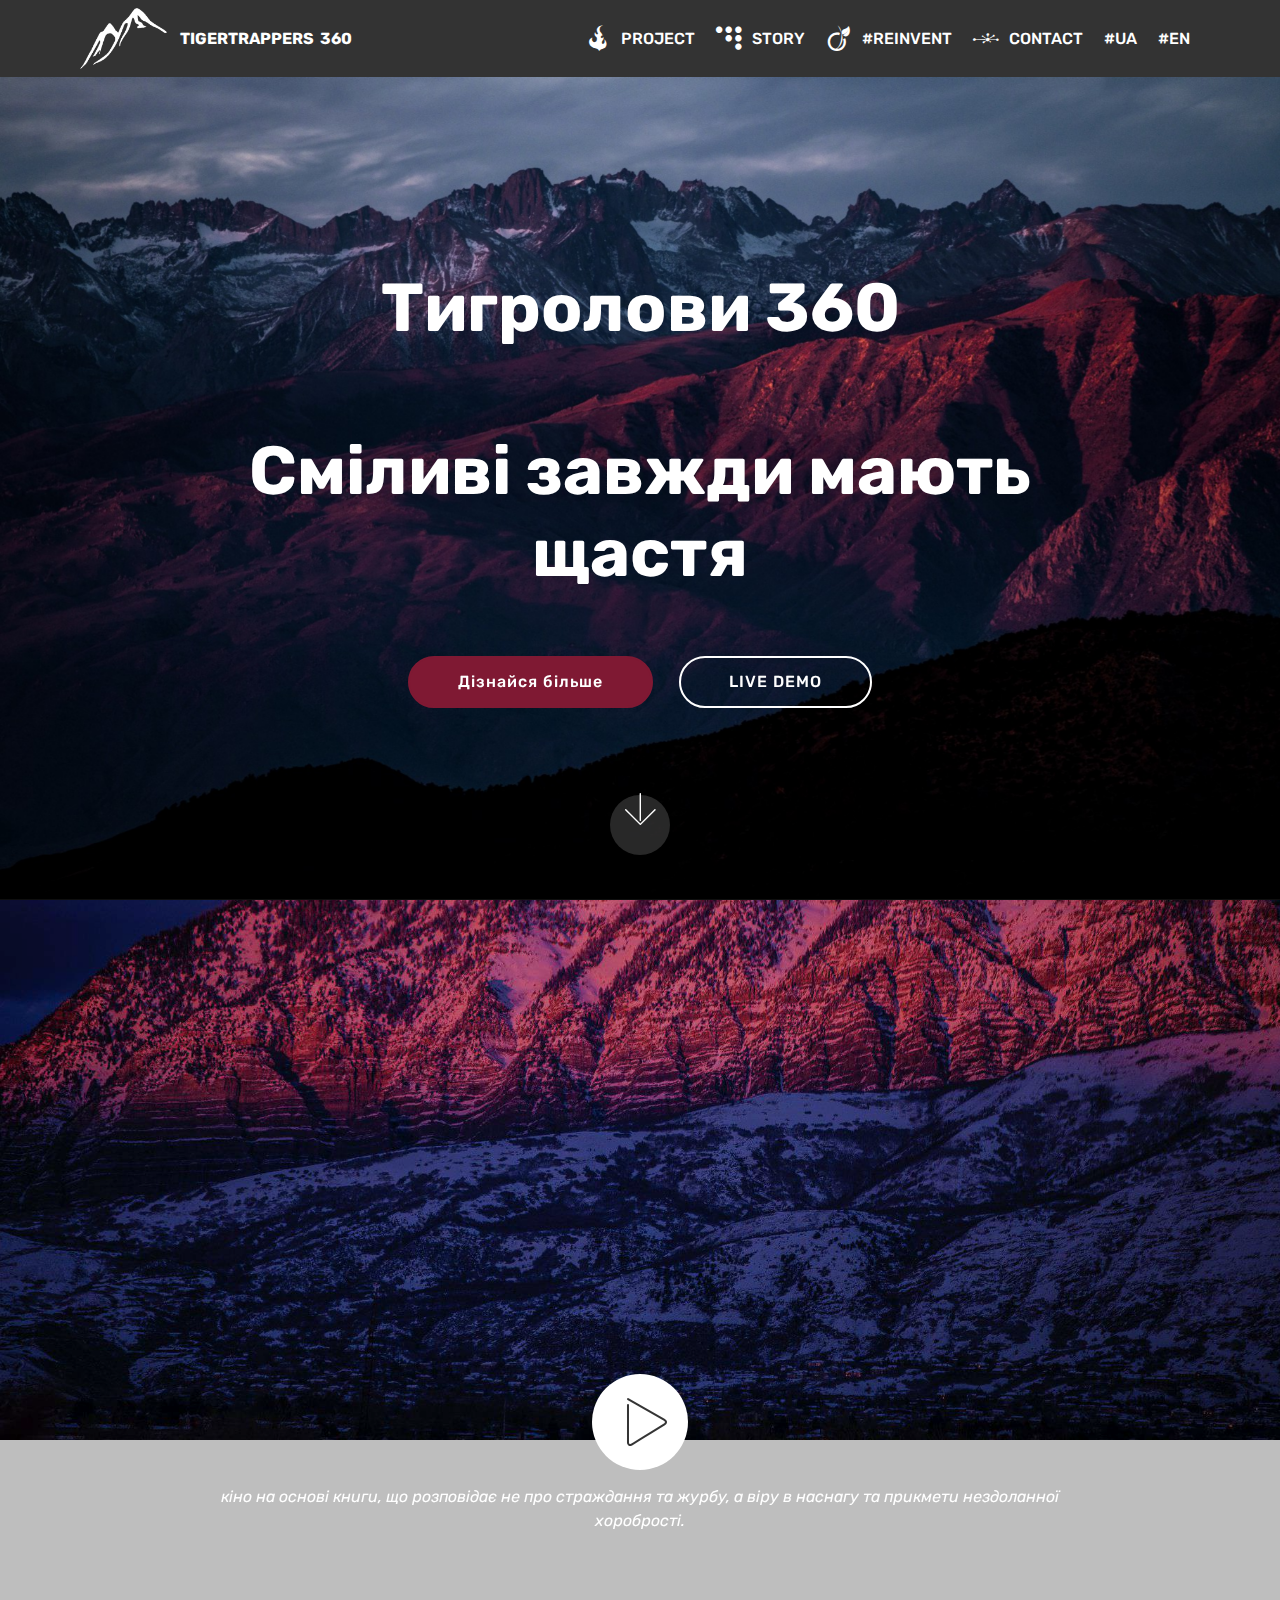
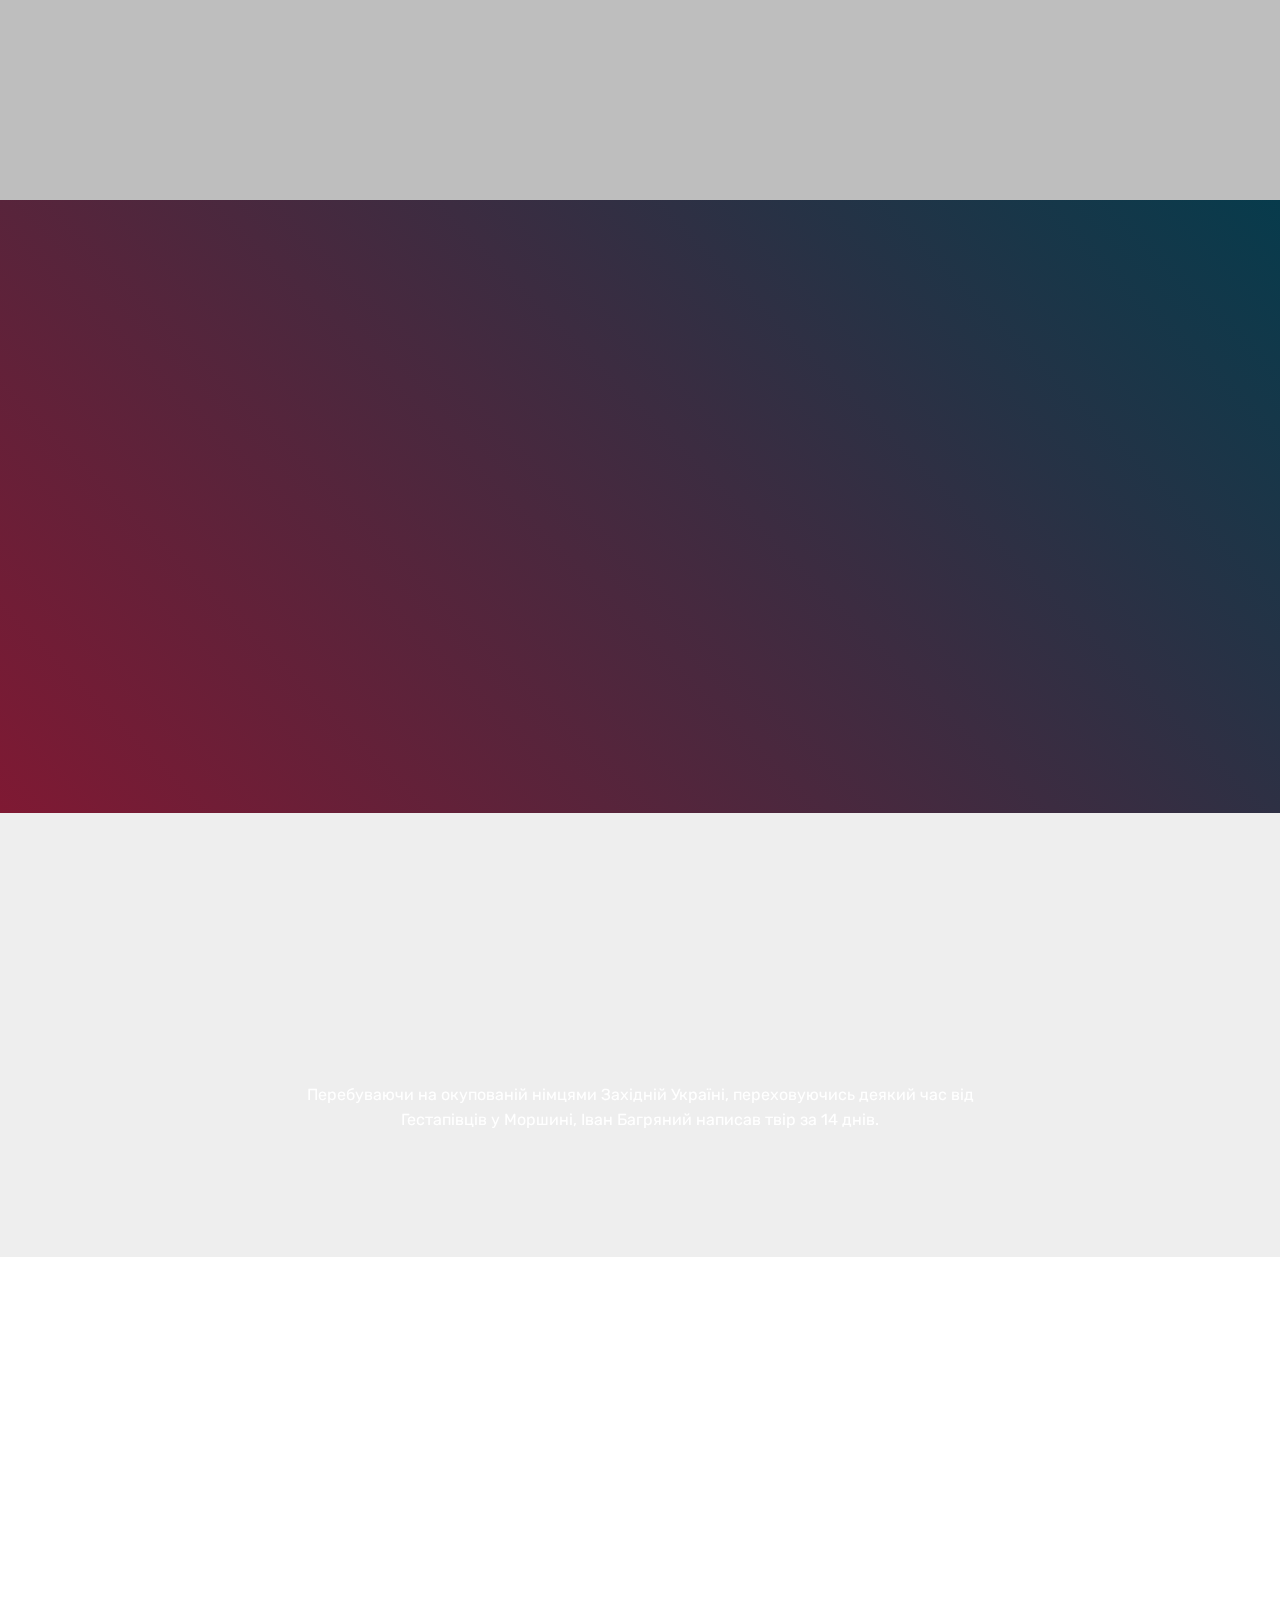
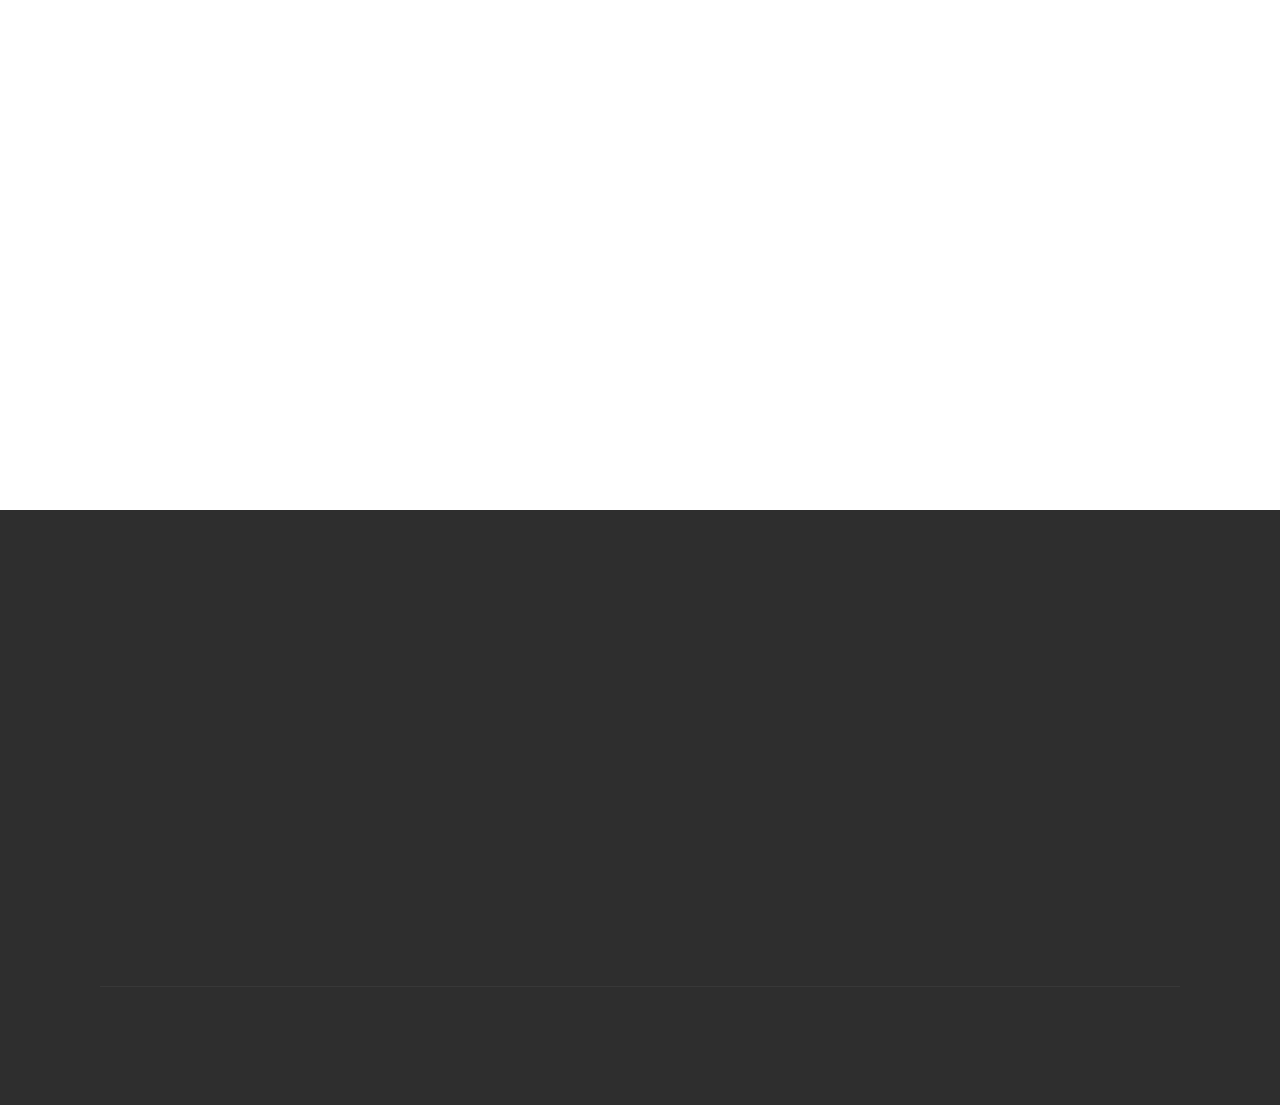
==== commit ab3a6ca1: "test" ====
--- a/index.html
+++ b/index.html
@@ -41,10 +41,10 @@
             <div class="navbar-brand">
                 <span class="navbar-logo">
                     
-                         <img src="assets/images/white-mountain-hi-600x420.png" alt="Mobirise" title="" style="height: 3.8rem;">
+                         <a href="#top"><img src="assets/images/white-mountain-hi-600x420.png" alt="Mobirise" title="" style="height: 3.8rem;"></a>
                     
                 </span>
-                <span class="navbar-caption-wrap"><a class="navbar-caption text-white display-4" href="http://tigrolovy.github.io/index.html">ТИГРОЛОВИ 360 /// TIGERTRAPPERS &nbsp;360</a></span>
+                <span class="navbar-caption-wrap"><a class="navbar-caption text-white display-4" href="https://mobirise.com">TIGERTRAPPERS &nbsp;360</a></span>
             </div>
         </div>
         <div class="collapse navbar-collapse" id="navbarSupportedContent">
@@ -57,15 +57,15 @@
                         
                         STORY</a>
                 </li><li class="nav-item"><a class="nav-link link text-white display-4" href="index.html#header7-14"><span class="socicon socicon-viadeo mbr-iconfont mbr-iconfont-btn"></span>
-                        #REINVENT</a></li><li class="nav-item"><a class="nav-link link text-white display-4" href="index.html#footer2-17"><span class="socicon socicon-tripit mbr-iconfont mbr-iconfont-btn"></span>CONTACT</a></li><li class="nav-item dropdown"><a class="nav-link link text-white display-4" href="https://tigrolovy.github.io/" aria-expanded="true">
-                        #UA</a></li><li class="nav-item"><a class="nav-link link text-white display-4" href="https://tigrolovy.github.io/en.html" aria-expanded="true">
+                        #REINVENT</a></li><li class="nav-item"><a class="nav-link link text-white display-4" href="index.html#footer2-17"><span class="socicon socicon-tripit mbr-iconfont mbr-iconfont-btn"></span>CONTACT</a></li><li class="nav-item dropdown"><a class="nav-link link text-white display-4" href="index.html#header2-12" aria-expanded="false">
+                        #UA</a></li><li class="nav-item"><a class="nav-link link text-white display-4" href="en.html#header2-i" aria-expanded="false">
                         #EN</a></li></ul>
             
         </div>
     </nav>
 </section>
 
-<section class="engine"><a href="https://mobirise.co/q">bootstrap slideshow</a></section><section class="cid-qFf2YwPogp mbr-fullscreen mbr-parallax-background" id="header2-12">
+<section class="engine"><a href="https://mobirise.co/h">make your own website</a></section><section class="cid-qFf2YwPogp mbr-fullscreen mbr-parallax-background" id="header2-12">
 
     
 
@@ -74,7 +74,7 @@
     <div class="container align-center">
         <div class="row justify-content-md-center">
             <div class="mbr-white col-md-10">
-                <h1 class="mbr-section-title mbr-bold pb-3 mbr-fonts-style display-1"><div><br></div><div>Тигролови 360<br>_________________</div><div>Сміливі завжди мають щастя</div></h1>
+                <h1 class="mbr-section-title mbr-bold pb-3 mbr-fonts-style display-1"><div><br></div><div>Тигролови 360<br><br></div><div>Сміливі завжди мають щастя</div></h1>
                 
                 <p class="mbr-text pb-3 mbr-fonts-style display-5"></p>
                 <div class="mbr-section-btn"><a class="btn btn-md btn-secondary display-4" href="index.html#header8-13">Дізнайся більше</a>
@@ -145,7 +145,7 @@
                     <p class="mbr-text mbr-fonts-style display-5">Проект, над яким працює група культурних діячів, артистів та експертів заради створення інтерактивної ревіталізації твору Івана Багряного "Тигролови".<br>Інтерактивне кіно, 360 та сторітеллінг майбутнього.</p>
                 </div>
                 <div class="mbr-section-btn"><a class="btn btn-md btn-primary display-4" href="https://www.facebook.com/tigertrappers360/" target="_blank">Лайк в Facebook</a>
-                        <a class="btn btn-md btn-white-outline display-4" href="https://www.facebook.com/tigertrappers360/messages">Пиши команді</a></div>
+                        <a class="btn btn-md btn-white-outline display-4" href="https://www.facebook.com/tigertrappers360/messages" target="_blank">Пиши команді</a></div>
             </div>
 
             <div class="mbr-figure" style="width: 100%;"><iframe class="mbr-embedded-video" src="https://www.youtube.com/embed/luG5BjCRB-Y?rel=0&amp;amp;showinfo=0&amp;autoplay=1&amp;loop=1&amp;playlist=luG5BjCRB-Y" width="1280" height="720" frameborder="0" allowfullscreen></iframe></div>
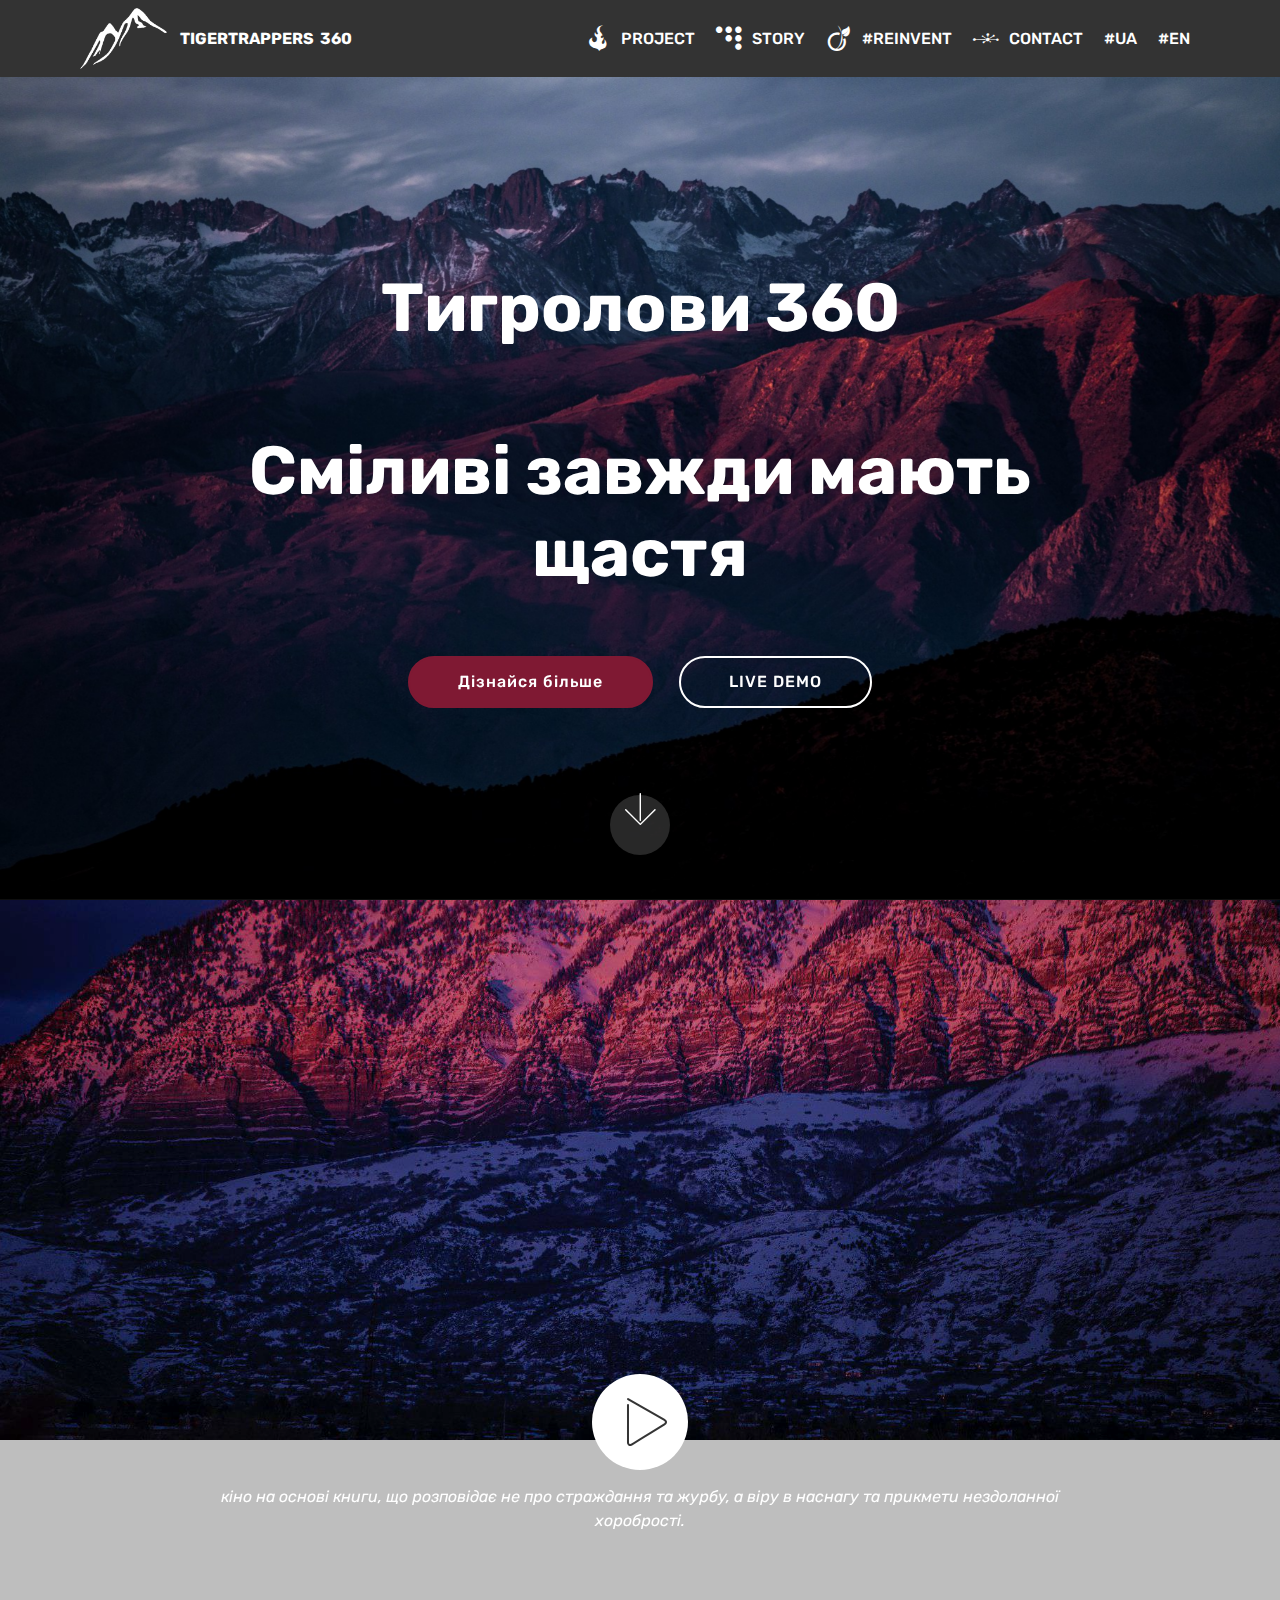
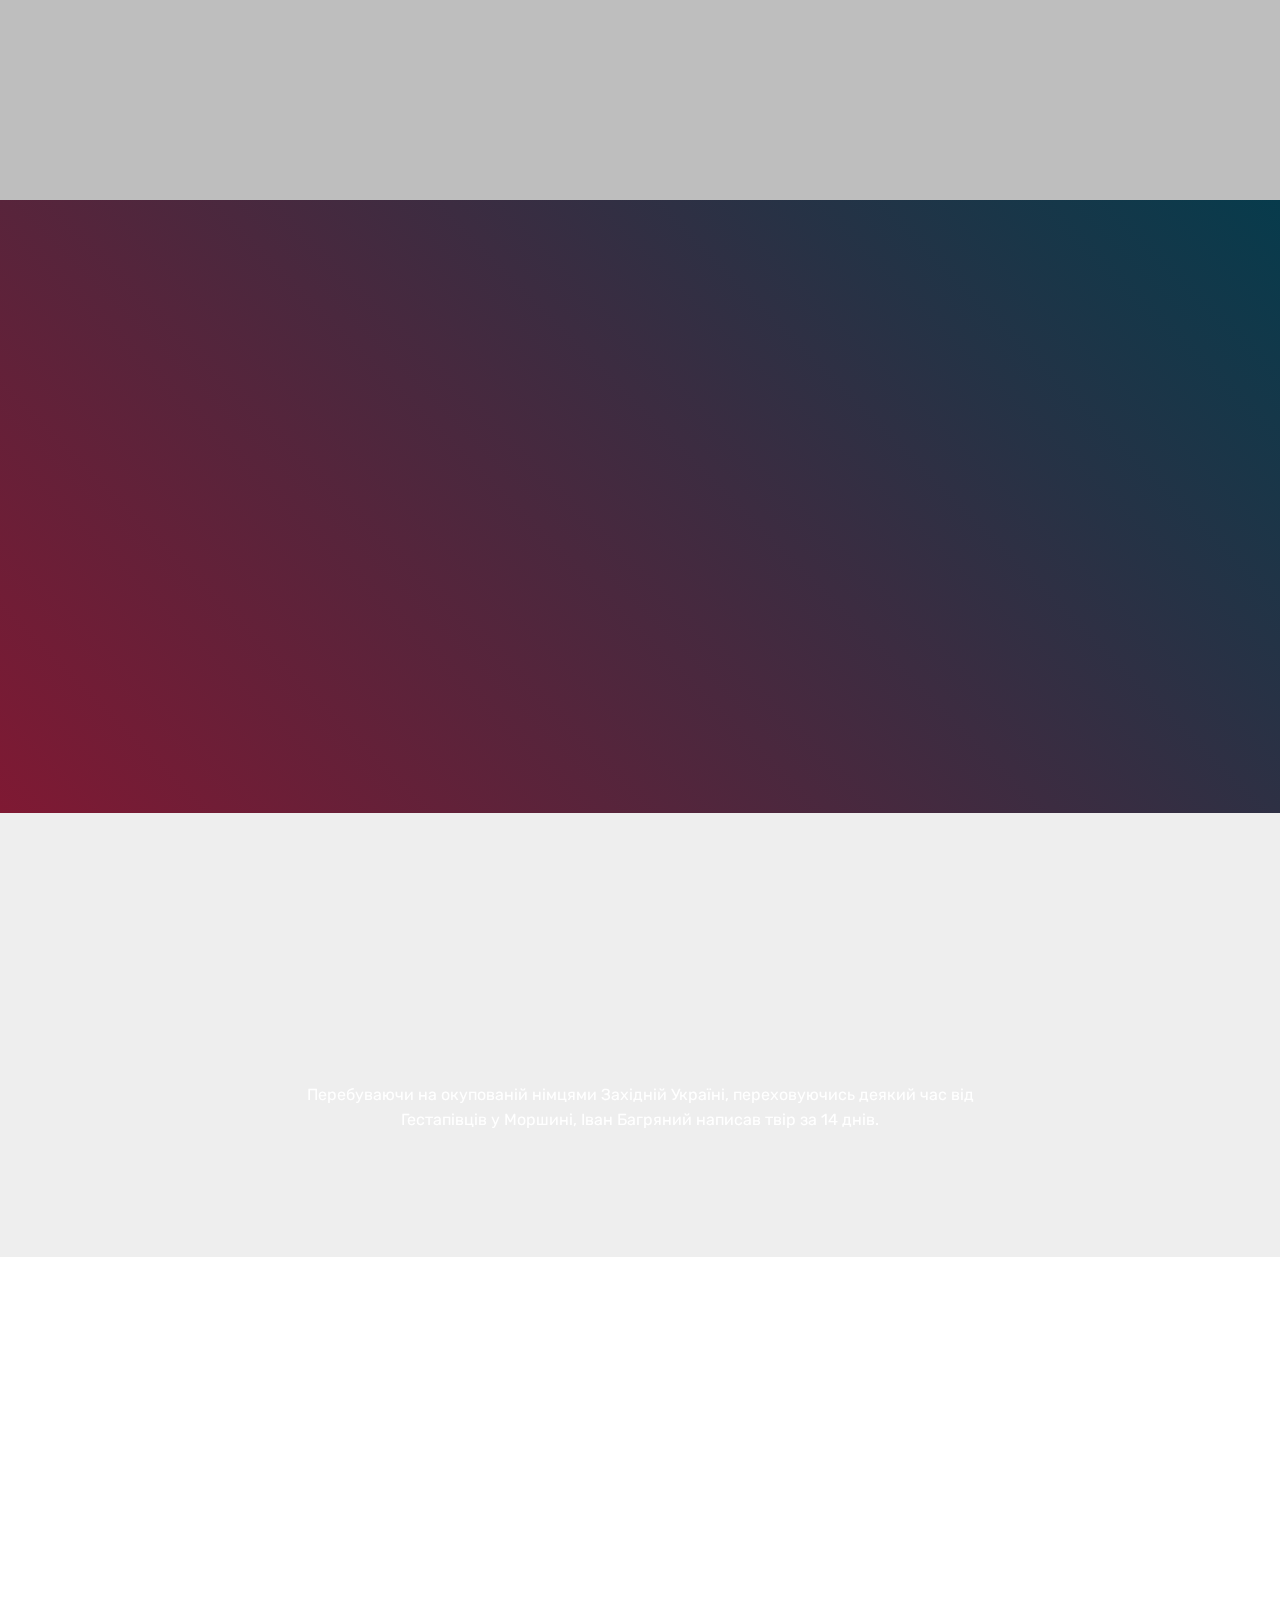
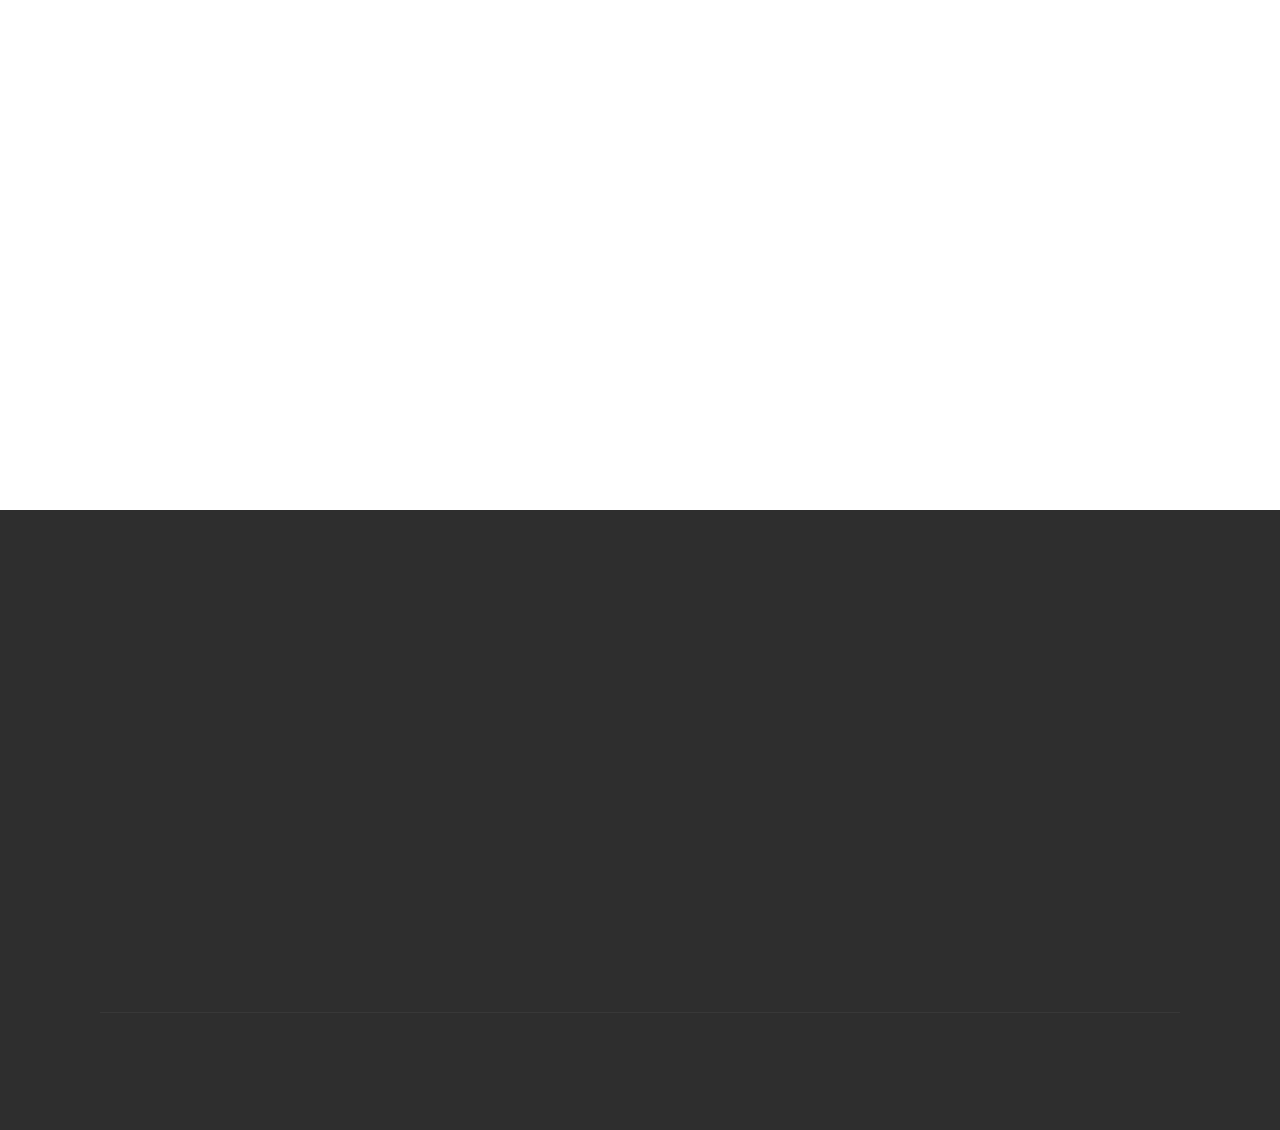
==== commit 0851648d: "adress bar" ====
--- a/index.html
+++ b/index.html
@@ -65,7 +65,7 @@
     </nav>
 </section>
 
-<section class="engine"><a href="https://mobirise.co/h">make your own website</a></section><section class="cid-qFf2YwPogp mbr-fullscreen mbr-parallax-background" id="header2-12">
+<section class="engine"><a href="https://mobirise.co/m">bootstrap table</a></section><section class="cid-qFf2YwPogp mbr-fullscreen mbr-parallax-background" id="header2-12">
 
     
 
@@ -230,7 +230,7 @@
             <div class="col-12 col-md-3 mbr-fonts-style display-7">
                 <p class="mbr-text">
                     <strong>Адреса</strong>&nbsp;:<br>
-                    <br>Харків<br><br><br>
+                    <br>Харків<br>Конторська 5<br>та інші чудові місця<br><br>
                     <br><strong>Координатори</strong><br>Gwara Media<br><strong><a href="https://www.facebook.com/prokopenkoserhii" target="_blank">Serhii Prokopenko &nbsp;</a></strong><a href="https://www.facebook.com/prokopenkoserhii" target="_blank"> &nbsp; &nbsp; </a>&nbsp; &nbsp; &nbsp; &nbsp;<br>Product Design/Кураторство<br><br><strong>Coming soon...(welcome)<br></strong>Production Associate<br><br><br></p>
             </div>
             <div class="col-12 col-md-3 mbr-fonts-style display-7">
